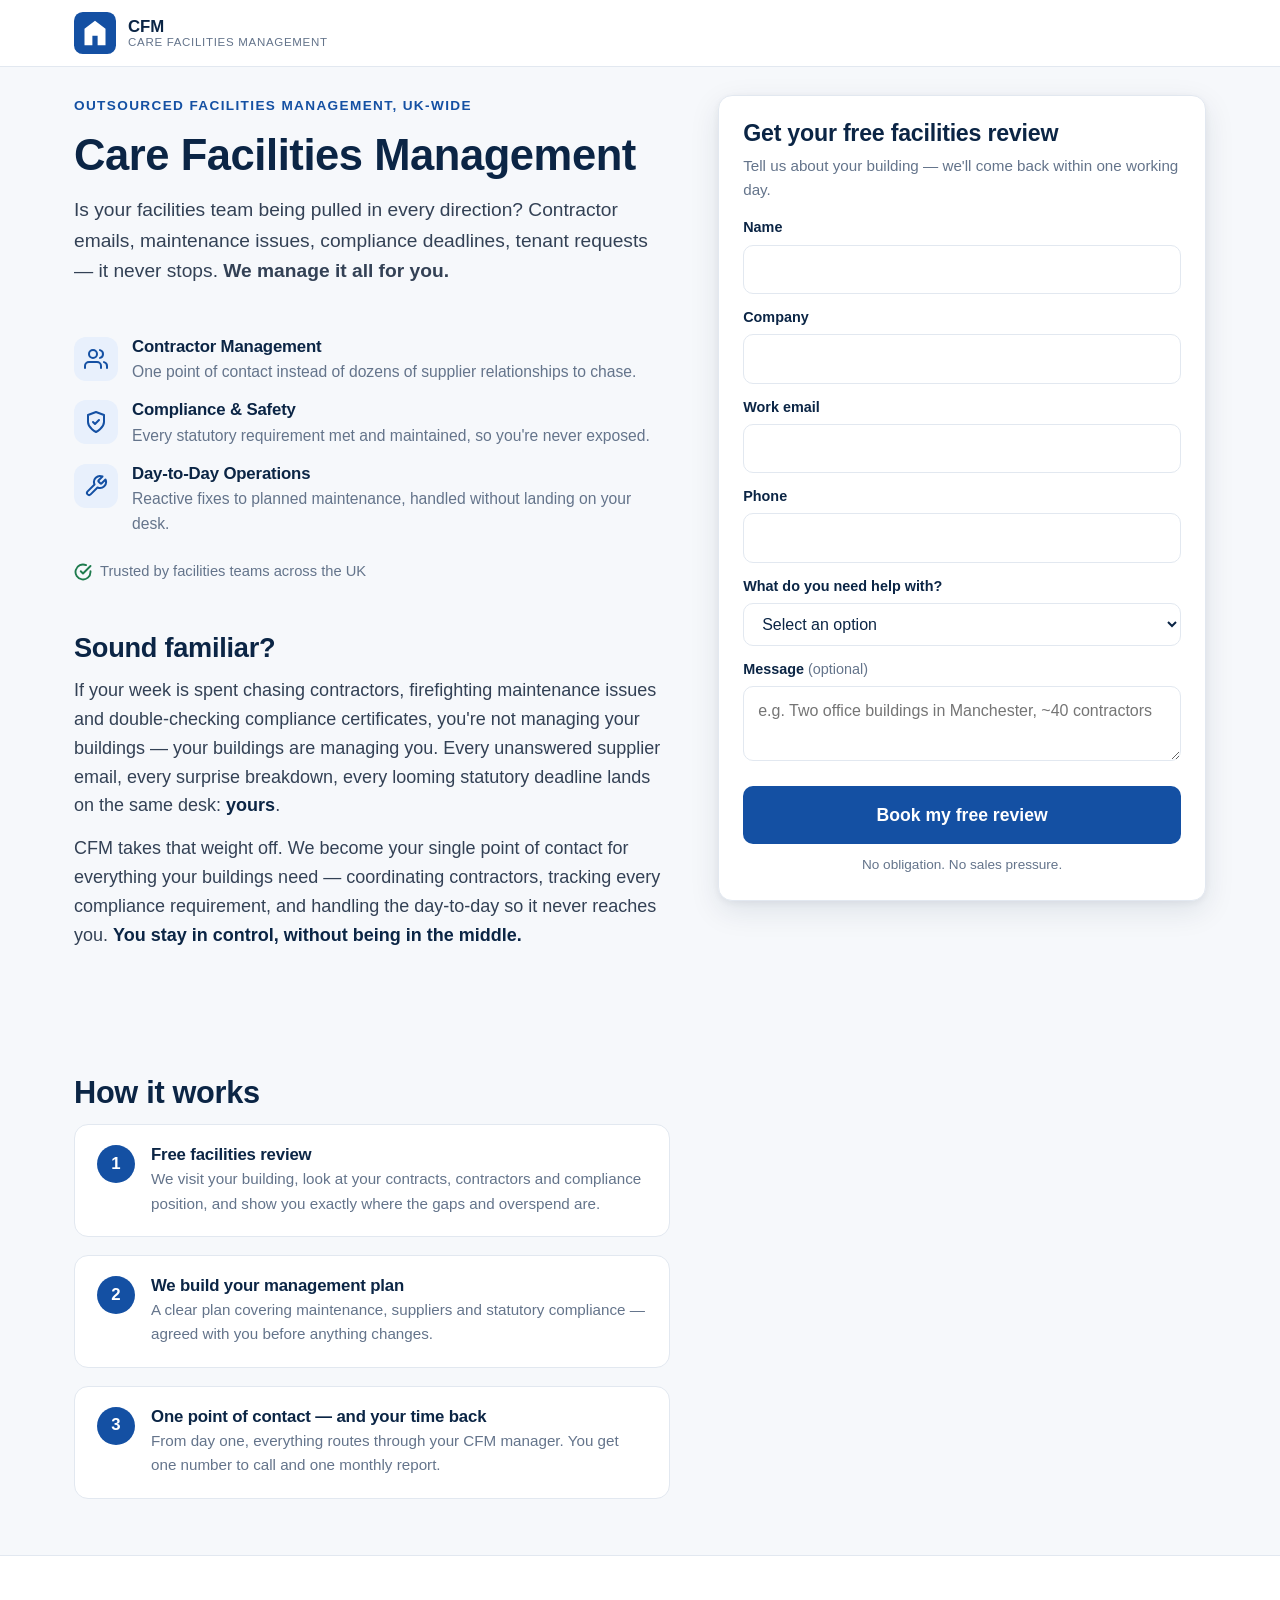
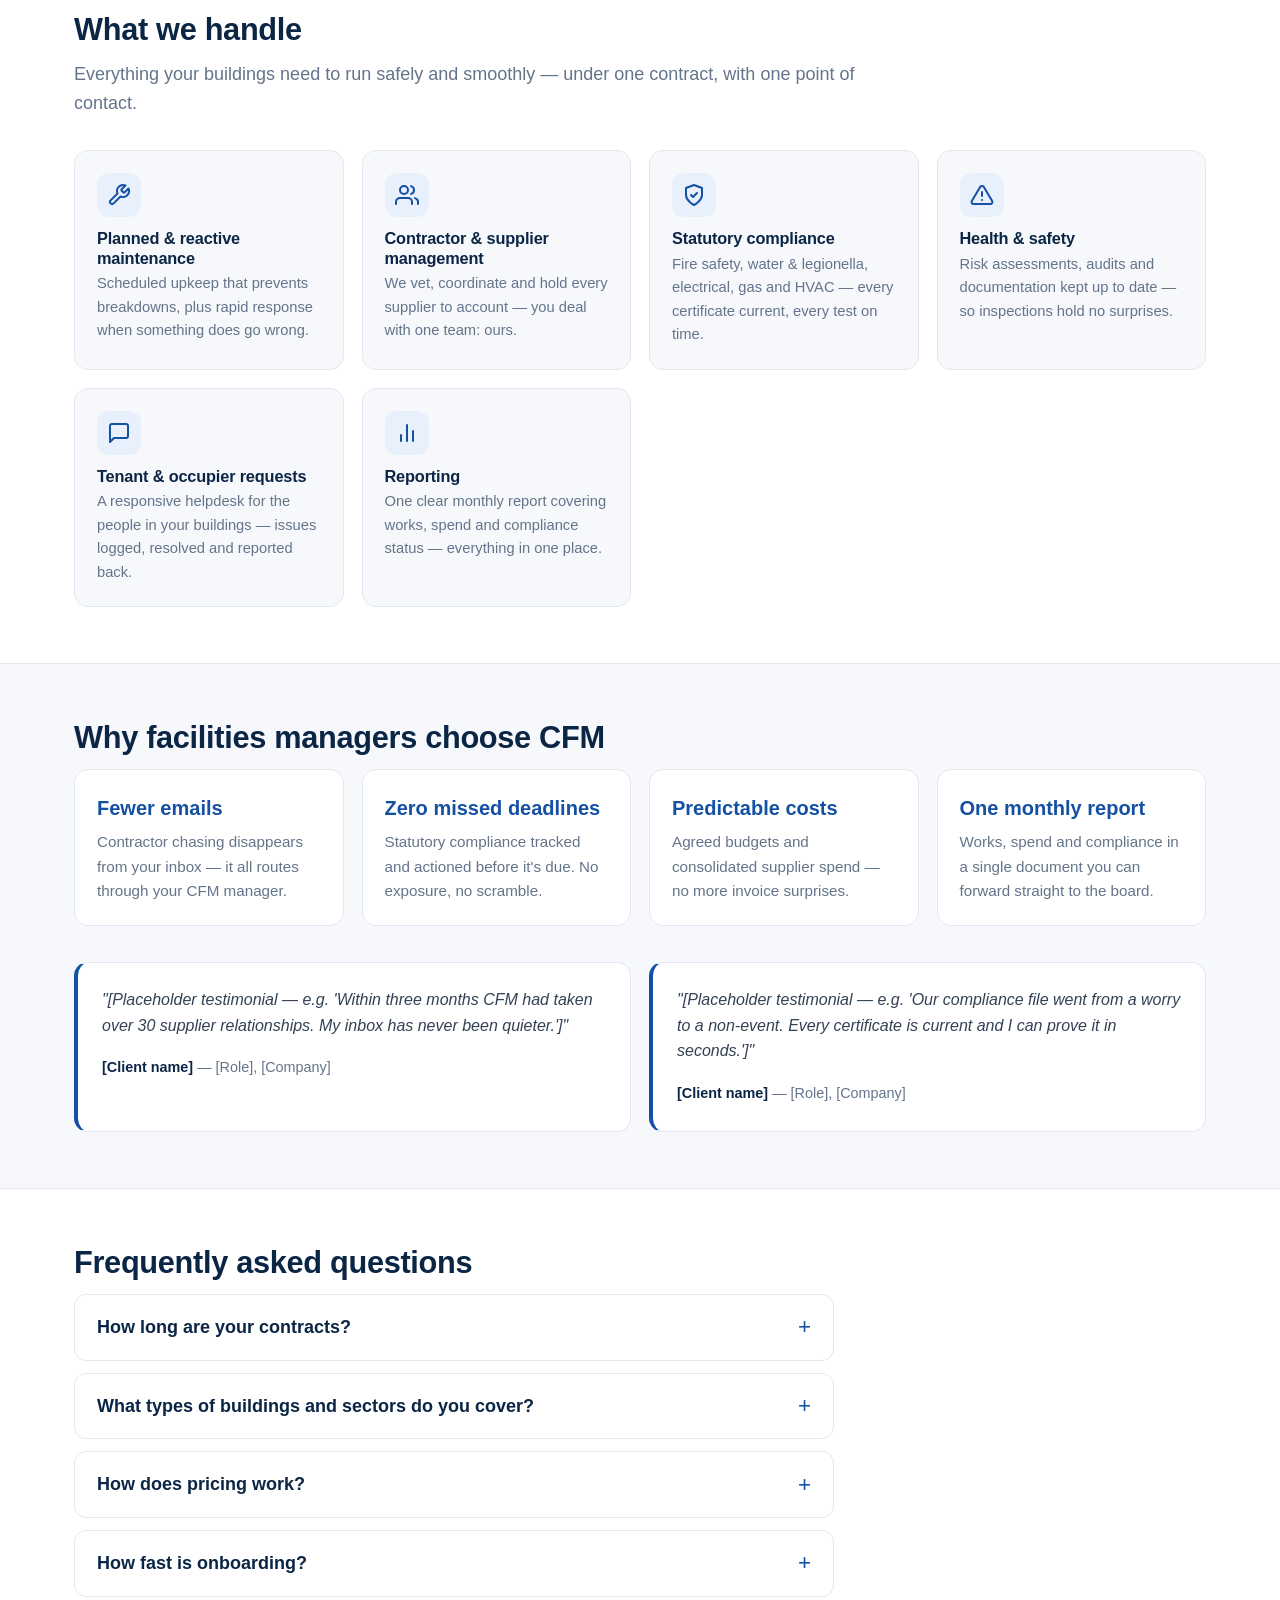
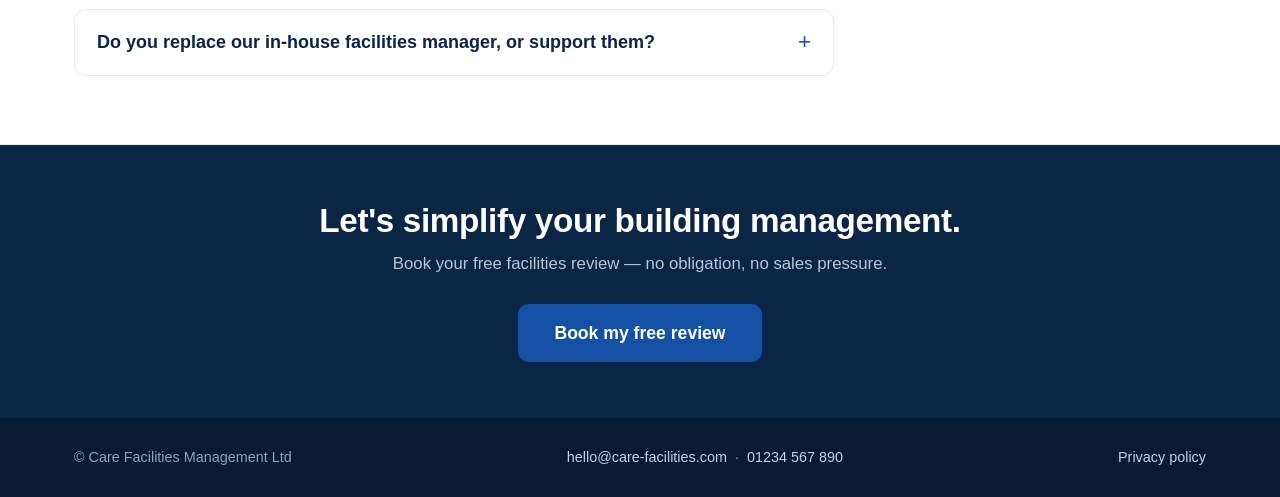
==== index.html @ be572e0a "Add CFM lead-generation landing page Single self-contained index.html (inline CSS + vanilla JS) for " ====
<!DOCTYPE html>
<html lang="en-GB">
<head>
<meta charset="UTF-8">
<meta name="viewport" content="width=device-width, initial-scale=1.0">
<title>Care Facilities Management — Outsourced Facilities Management for UK Buildings</title>
<meta name="description" content="Is your facilities team being pulled in every direction? CFM manages contractors, compliance and day-to-day operations for you. Book your free facilities review.">
<meta name="robots" content="noindex, follow"><!-- Landing page for paid traffic — remove noindex if you want it indexed -->
<meta property="og:title" content="Care Facilities Management — We manage it all for you">
<meta property="og:description" content="Contractor emails, maintenance issues, compliance deadlines, tenant requests — it never stops. CFM manages it all for you. Book your free facilities review.">
<meta property="og:type" content="website">
<meta property="og:url" content="https://care-facilities.com/contact.html">
<meta name="theme-color" content="#0B2545">
<script>document.documentElement.classList.add('js')</script>
<style>
/* ============================================================
   CFM Landing Page — single-file, no frameworks, no build step
   ============================================================ */
:root{
  --accent:#1450A3;          /* CFM deep blue — swap for exact logo blue */
  --accent-dark:#0E3D7E;
  --navy:#0B2545;            /* headings */
  --ink:#334155;             /* body text */
  --muted:#64748B;
  --bg:#F6F8FB;
  --card:#FFFFFF;
  --border:#E2E8F0;
  --error:#C0392B;
  --success:#1E7B4D;
  --radius:14px;
  --shadow:0 10px 30px rgba(11,37,69,.10), 0 2px 8px rgba(11,37,69,.06);
}
*{margin:0;padding:0;box-sizing:border-box}
html{scroll-behavior:smooth}
@media (prefers-reduced-motion: reduce){
  html{scroll-behavior:auto}
  *,*::before,*::after{animation:none!important;transition:none!important}
}
body{
  font-family:-apple-system,BlinkMacSystemFont,"Segoe UI",Roboto,Helvetica,Arial,sans-serif,"Apple Color Emoji","Segoe UI Emoji";
  font-size:18px;line-height:1.6;color:var(--ink);background:var(--bg);
  -webkit-font-smoothing:antialiased;
}
h1,h2,h3{color:var(--navy);line-height:1.2;letter-spacing:-.01em}
a{color:var(--accent)}
img{max-width:100%;height:auto}
.container{max-width:1180px;margin:0 auto;padding:0 24px}

/* Focus visibility */
a:focus-visible,button:focus-visible,input:focus-visible,select:focus-visible,textarea:focus-visible,summary:focus-visible{
  outline:3px solid var(--accent);outline-offset:2px;border-radius:4px;
}

/* ---------- Header (logo only, no nav, no exit points) ---------- */
header{background:#fff;border-bottom:1px solid var(--border)}
.header-inner{display:flex;align-items:center;padding:12px 24px;max-width:1180px;margin:0 auto}
.logo{display:flex;align-items:center;gap:12px}
.logo-mark{width:42px;height:42px;flex:none}
.logo-text{font-weight:700;color:var(--navy);font-size:1.05rem;line-height:1.15}
.logo-text small{display:block;font-weight:500;color:var(--muted);font-size:.72rem;letter-spacing:.06em;text-transform:uppercase}

/* ---------- Hero / split layout ---------- */
.split{
  display:grid;gap:24px 48px;align-items:start;
  max-width:1180px;margin:0 auto;padding:28px 24px 56px;
  grid-template-columns:minmax(0,55fr) minmax(0,45fr);
  grid-template-areas:
    "intro    form"
    "benefits form"
    "below    form";
}
.hero-intro{grid-area:intro}
.hero-benefits{grid-area:benefits}
.below-hero{grid-area:below;padding-top:24px}
.form-col{grid-area:form;align-self:stretch}
.form-sticky{position:sticky;top:20px}

.eyebrow{color:var(--accent);font-weight:700;font-size:.85rem;letter-spacing:.1em;text-transform:uppercase;margin-bottom:12px}
.hero-intro h1{font-size:clamp(2rem,3.4vw,2.9rem);margin-bottom:14px}
.subhead{font-size:clamp(1.05rem,1.5vw,1.2rem);color:var(--ink);max-width:34em}

.benefits{list-style:none;margin-top:26px;display:grid;gap:16px}
.benefits li{display:flex;gap:14px;align-items:flex-start}
.benefit-icon{
  flex:none;width:44px;height:44px;border-radius:12px;
  background:#E8F0FC;color:var(--accent);
  display:flex;align-items:center;justify-content:center;
}
.benefit-icon svg{width:24px;height:24px}
.benefits h3{font-size:1.05rem;margin-bottom:2px}
.benefits p{font-size:.98rem;color:var(--muted)}
.trust-line{
  margin-top:24px;font-size:.92rem;color:var(--muted);
  display:flex;align-items:center;gap:8px;
}
.trust-line svg{width:18px;height:18px;color:var(--success);flex:none}

/* ---------- Form card ---------- */
.form-card{
  background:var(--card);border-radius:var(--radius);box-shadow:var(--shadow);
  padding:24px;border:1px solid var(--border);
}
.form-card h2{font-size:1.45rem;margin-bottom:6px}
.form-sub{font-size:.95rem;color:var(--muted);margin-bottom:14px}
.field{margin-bottom:12px}
.field label{display:block;font-weight:600;font-size:.9rem;color:var(--navy);margin-bottom:5px}
.field .optional{font-weight:400;color:var(--muted)}
.field input,.field select,.field textarea{
  width:100%;font:inherit;font-size:1rem;color:var(--navy);
  padding:11px 14px;border:1.5px solid var(--border);border-radius:10px;background:#fff;
}
.field textarea{resize:vertical;min-height:64px}
.field input:focus,.field select:focus,.field textarea:focus{border-color:var(--accent)}
.field.invalid input,.field.invalid select{border-color:var(--error)}
.error-msg{display:none;color:var(--error);font-size:.85rem;margin-top:4px}
.field.invalid .error-msg{display:block}
.submit-btn{
  width:100%;font:inherit;font-size:1.1rem;font-weight:700;color:#fff;
  background:var(--accent);border:none;border-radius:10px;padding:15px 20px;
  cursor:pointer;margin-top:4px;transition:background .15s ease;
}
.submit-btn:hover{background:var(--accent-dark)}
.submit-btn[disabled]{opacity:.65;cursor:wait}
.microcopy{text-align:center;font-size:.85rem;color:var(--muted);margin-top:10px}
.form-error{
  display:none;background:#FDF0EE;border:1px solid #F2C4BD;color:var(--error);
  border-radius:10px;padding:12px 14px;font-size:.9rem;margin-top:12px;
}
.form-error.show{display:block}
.form-success{text-align:center;padding:26px 6px}
.form-success svg{width:56px;height:56px;color:var(--success);margin-bottom:14px}
.form-success h2{font-size:1.4rem;margin-bottom:8px}
.form-success p{color:var(--muted);font-size:.98rem}

/* ---------- Below-hero sections ---------- */
section{padding:56px 0}
.section-title{font-size:clamp(1.5rem,2.4vw,2rem);margin-bottom:12px}
.section-lead{color:var(--muted);max-width:44em;margin-bottom:32px}

.pain h2{font-size:clamp(1.4rem,2.2vw,1.7rem);margin-bottom:12px}
.pain p{margin-bottom:14px;max-width:38em}
.pain strong{color:var(--navy)}

.steps{list-style:none;display:grid;gap:18px;counter-reset:step}
.steps li{
  background:#fff;border:1px solid var(--border);border-radius:var(--radius);
  padding:20px 22px;display:flex;gap:16px;align-items:flex-start;
}
.step-num{
  flex:none;width:38px;height:38px;border-radius:50%;
  background:var(--accent);color:#fff;font-weight:700;font-size:1.05rem;
  display:flex;align-items:center;justify-content:center;
}
.steps h3{font-size:1.05rem;margin-bottom:2px}
.steps p{font-size:.95rem;color:var(--muted)}

/* Services grid */
.services{background:#fff;border-top:1px solid var(--border);border-bottom:1px solid var(--border)}
.services-grid{display:grid;grid-template-columns:repeat(auto-fit,minmax(240px,1fr));gap:18px}
.service{
  background:var(--bg);border:1px solid var(--border);border-radius:var(--radius);padding:22px;
}
.service .benefit-icon{margin-bottom:12px}
.service h3{font-size:1.02rem;margin-bottom:4px}
.service p{font-size:.92rem;color:var(--muted)}

/* Proof points / testimonials */
.proof-grid{display:grid;grid-template-columns:repeat(auto-fit,minmax(230px,1fr));gap:18px;margin-bottom:36px}
.proof{
  background:#fff;border:1px solid var(--border);border-radius:var(--radius);padding:22px;
}
.proof .stat{font-size:1.25rem;font-weight:800;color:var(--accent);display:block;margin-bottom:6px}
.proof p{font-size:.95rem;color:var(--muted)}
.testimonials{display:grid;grid-template-columns:repeat(auto-fit,minmax(280px,1fr));gap:18px}
.testimonial{
  background:#fff;border:1px solid var(--border);border-left:4px solid var(--accent);
  border-radius:var(--radius);padding:24px;
}
.testimonial blockquote{font-size:1rem;color:var(--ink);margin-bottom:14px;font-style:italic}
.testimonial cite{font-style:normal;font-size:.9rem;color:var(--muted)}
.testimonial cite strong{color:var(--navy)}

/* FAQ */
.faq-list{max-width:760px}
.faq-list details{
  background:#fff;border:1px solid var(--border);border-radius:12px;margin-bottom:12px;
  overflow:hidden;
}
.faq-list summary{
  cursor:pointer;list-style:none;padding:18px 22px;font-weight:600;color:var(--navy);
  display:flex;justify-content:space-between;align-items:center;gap:14px;
}
.faq-list summary::-webkit-details-marker{display:none}
.faq-list summary::after{
  content:"+";font-size:1.4rem;font-weight:400;color:var(--accent);flex:none;line-height:1;
  transition:transform .2s ease;
}
.faq-list details[open] summary::after{transform:rotate(45deg)}
.faq-list details p{padding:0 22px 18px;color:var(--muted);font-size:.97rem}

/* Final CTA band */
.cta-band{background:var(--navy);text-align:center}
.cta-band h2{color:#fff;font-size:clamp(1.5rem,2.6vw,2.1rem);margin-bottom:10px}
.cta-band p{color:#B9C6DA;margin-bottom:26px;font-size:1.05rem}
.cta-btn{
  display:inline-block;background:var(--accent);color:#fff;text-decoration:none;
  font-weight:700;font-size:1.1rem;padding:15px 36px;border-radius:10px;
  transition:background .15s ease;
}
.cta-btn:hover{background:#1B62C4}

/* Footer */
footer{background:#081B33;color:#8FA3BE;font-size:.9rem;padding:28px 0}
.footer-inner{display:flex;flex-wrap:wrap;gap:10px 28px;justify-content:space-between;align-items:center}
footer a{color:#C4D2E6;text-decoration:none}
footer a:hover{text-decoration:underline}

/* Sticky mobile CTA bar */
.sticky-cta{
  display:none;position:fixed;left:0;right:0;bottom:0;z-index:50;
  padding:10px 16px calc(10px + env(safe-area-inset-bottom));
  background:rgba(255,255,255,.96);border-top:1px solid var(--border);
  box-shadow:0 -6px 20px rgba(11,37,69,.12);
  transform:translateY(110%);transition:transform .25s ease;
}
.sticky-cta.show{transform:translateY(0)}
.sticky-cta a{
  display:block;text-align:center;background:var(--accent);color:#fff;text-decoration:none;
  font-weight:700;font-size:1.05rem;padding:14px;border-radius:10px;
}

/* Scroll-in animation (class toggled by IntersectionObserver; disabled by reduced-motion above).
   Hidden initial state only applies when JS is running (.js on <html>) — no-JS visitors see everything. */
.js .reveal{opacity:0;transform:translateY(16px);transition:opacity .55s ease,transform .55s ease}
.js .reveal.visible{opacity:1;transform:none}

/* ---------- Mobile ---------- */
@media (max-width: 900px){
  .split{
    grid-template-columns:1fr;
    grid-template-areas:"intro" "form" "benefits" "below";
    padding-top:28px;gap:26px;
  }
  .form-sticky{position:static}
  .hero-intro h1{font-size:2rem}
  section{padding:44px 0}
  .sticky-cta{display:block}
  body.has-sticky-cta footer{padding-bottom:96px}
}
</style>
</head>
<body>

<header>
  <div class="header-inner">
    <!-- Logo: top-left only, deliberately NOT a link (no exit points on this landing page) -->
    <div class="logo">
      <svg class="logo-mark" viewBox="0 0 48 48" fill="none" aria-hidden="true" focusable="false">
        <rect width="48" height="48" rx="10" fill="#1450A3"/>
        <path d="M24 10 12 19v19h9v-11h6v11h9V19L24 10z" fill="#fff"/>
      </svg>
      <span class="logo-text">CFM<small>Care Facilities Management</small></span>
    </div>
  </div>
</header>

<main>
  <div class="split">

    <div class="hero-intro">
      <p class="eyebrow">Outsourced facilities management, UK-wide</p>
      <h1>Care Facilities Management</h1>
      <p class="subhead">Is your facilities team being pulled in every direction? Contractor emails, maintenance issues, compliance deadlines, tenant requests — it never stops. <strong>We manage it all for you.</strong></p>
    </div>

    <div class="hero-benefits">
      <ul class="benefits">
        <li>
          <span class="benefit-icon" aria-hidden="true">
            <svg viewBox="0 0 24 24" fill="none" stroke="currentColor" stroke-width="2" stroke-linecap="round" stroke-linejoin="round"><path d="M17 21v-2a4 4 0 0 0-4-4H5a4 4 0 0 0-4 4v2"/><circle cx="9" cy="7" r="4"/><path d="M23 21v-2a4 4 0 0 0-3-3.87"/><path d="M16 3.13a4 4 0 0 1 0 7.75"/></svg>
          </span>
          <div>
            <h3>Contractor Management</h3>
            <p>One point of contact instead of dozens of supplier relationships to chase.</p>
          </div>
        </li>
        <li>
          <span class="benefit-icon" aria-hidden="true">
            <svg viewBox="0 0 24 24" fill="none" stroke="currentColor" stroke-width="2" stroke-linecap="round" stroke-linejoin="round"><path d="M12 22s8-4 8-10V5l-8-3-8 3v7c0 6 8 10 8 10z"/><path d="m9 12 2 2 4-4"/></svg>
          </span>
          <div>
            <h3>Compliance &amp; Safety</h3>
            <p>Every statutory requirement met and maintained, so you're never exposed.</p>
          </div>
        </li>
        <li>
          <span class="benefit-icon" aria-hidden="true">
            <svg viewBox="0 0 24 24" fill="none" stroke="currentColor" stroke-width="2" stroke-linecap="round" stroke-linejoin="round"><path d="M14.7 6.3a1 1 0 0 0 0 1.4l1.6 1.6a1 1 0 0 0 1.4 0l3.77-3.77a6 6 0 0 1-7.94 7.94l-6.91 6.91a2.12 2.12 0 0 1-3-3l6.91-6.91a6 6 0 0 1 7.94-7.94l-3.76 3.76z"/></svg>
          </span>
          <div>
            <h3>Day-to-Day Operations</h3>
            <p>Reactive fixes to planned maintenance, handled without landing on your desk.</p>
          </div>
        </li>
      </ul>
      <p class="trust-line">
        <svg viewBox="0 0 24 24" fill="none" stroke="currentColor" stroke-width="2.5" stroke-linecap="round" stroke-linejoin="round" aria-hidden="true"><path d="M22 11.08V12a10 10 0 1 1-5.93-9.14"/><path d="m9 11 3 3L22 4"/></svg>
        Trusted by facilities teams across the UK
      </p>
    </div>

    <!-- ============ FORM ============ -->
    <div class="form-col">
      <div class="form-sticky">
        <div class="form-card" id="lead-form-card">
          <form id="lead-form" novalidate>
            <h2 id="form-heading">Get your free facilities review</h2>
            <p class="form-sub">Tell us about your building — we'll come back within one working day.</p>

            <div class="field">
              <label for="name">Name</label>
              <input type="text" id="name" name="name" autocomplete="name" required>
              <p class="error-msg" id="name-error">Please enter your name.</p>
            </div>

            <div class="field">
              <label for="company">Company</label>
              <input type="text" id="company" name="company" autocomplete="organization" required>
              <p class="error-msg" id="company-error">Please enter your company name.</p>
            </div>

            <div class="field">
              <label for="email">Work email</label>
              <input type="email" id="email" name="email" autocomplete="email" inputmode="email" required>
              <p class="error-msg" id="email-error">Please enter a valid email address.</p>
            </div>

            <div class="field">
              <label for="phone">Phone</label>
              <input type="tel" id="phone" name="phone" autocomplete="tel" inputmode="tel" required>
              <p class="error-msg" id="phone-error">Please enter your phone number.</p>
            </div>

            <div class="field">
              <label for="help">What do you need help with?</label>
              <select id="help" name="help" required>
                <option value="" selected disabled>Select an option</option>
                <option>Contractor management</option>
                <option>Compliance &amp; safety</option>
                <option>Full facilities management</option>
                <option>Something else</option>
              </select>
              <p class="error-msg" id="help-error">Please choose an option.</p>
            </div>

            <div class="field">
              <label for="message">Message <span class="optional">(optional)</span></label>
              <textarea id="message" name="message" rows="2" placeholder="e.g. Two office buildings in Manchester, ~40 contractors"></textarea>
            </div>

            <!-- Hidden attribution fields — populated from URL params by JS below -->
            <input type="hidden" name="utm_source" id="utm_source">
            <input type="hidden" name="utm_medium" id="utm_medium">
            <input type="hidden" name="utm_campaign" id="utm_campaign">
            <input type="hidden" name="li_fat_id" id="li_fat_id">

            <button type="submit" class="submit-btn" id="submit-btn">Book my free review</button>
            <p class="microcopy">No obligation. No sales pressure.</p>
            <p class="form-error" id="form-error" role="alert">Sorry — something went wrong sending your details. Please try again, or email us directly at <a href="mailto:hello@care-facilities.com">hello@care-facilities.com</a>.</p>
          </form>

          <!-- Success state (shown by JS after successful submit) -->
          <div class="form-success" id="form-success" hidden role="status">
            <svg viewBox="0 0 24 24" fill="none" stroke="currentColor" stroke-width="2" stroke-linecap="round" stroke-linejoin="round" aria-hidden="true"><path d="M22 11.08V12a10 10 0 1 1-5.93-9.14"/><path d="m9 11 3 3L22 4"/></svg>
            <h2>Thank you — we've got it.</h2>
            <p>One of our team will come back to you within one working day to arrange your free facilities review.</p>
          </div>
        </div>
      </div>
    </div>

    <!-- ============ Pain → relief + How it works (share the column so the form stays sticky alongside) ============ -->
    <div class="below-hero">

      <section class="pain reveal" style="padding-top:0">
        <h2>Sound familiar?</h2>
        <p>If your week is spent chasing contractors, firefighting maintenance issues and double-checking compliance certificates, you're not managing your buildings — your buildings are managing you. Every unanswered supplier email, every surprise breakdown, every looming statutory deadline lands on the same desk: <strong>yours</strong>.</p>
        <p>CFM takes that weight off. We become your single point of contact for everything your buildings need — coordinating contractors, tracking every compliance requirement, and handling the day-to-day so it never reaches you. <strong>You stay in control, without being in the middle.</strong></p>
      </section>

      <section class="reveal" style="padding-bottom:0">
        <h2 class="section-title">How it works</h2>
        <ol class="steps">
          <li>
            <span class="step-num" aria-hidden="true">1</span>
            <div>
              <h3>Free facilities review</h3>
              <p>We visit your building, look at your contracts, contractors and compliance position, and show you exactly where the gaps and overspend are.</p>
            </div>
          </li>
          <li>
            <span class="step-num" aria-hidden="true">2</span>
            <div>
              <h3>We build your management plan</h3>
              <p>A clear plan covering maintenance, suppliers and statutory compliance — agreed with you before anything changes.</p>
            </div>
          </li>
          <li>
            <span class="step-num" aria-hidden="true">3</span>
            <div>
              <h3>One point of contact — and your time back</h3>
              <p>From day one, everything routes through your CFM manager. You get one number to call and one monthly report.</p>
            </div>
          </li>
        </ol>
      </section>

    </div>
  </div>

  <!-- ============ What we handle ============ -->
  <section class="services">
    <div class="container reveal">
      <h2 class="section-title">What we handle</h2>
      <p class="section-lead">Everything your buildings need to run safely and smoothly — under one contract, with one point of contact.</p>
      <div class="services-grid">
        <div class="service">
          <span class="benefit-icon" aria-hidden="true"><svg viewBox="0 0 24 24" fill="none" stroke="currentColor" stroke-width="2" stroke-linecap="round" stroke-linejoin="round"><path d="M14.7 6.3a1 1 0 0 0 0 1.4l1.6 1.6a1 1 0 0 0 1.4 0l3.77-3.77a6 6 0 0 1-7.94 7.94l-6.91 6.91a2.12 2.12 0 0 1-3-3l6.91-6.91a6 6 0 0 1 7.94-7.94l-3.76 3.76z"/></svg></span>
          <h3>Planned &amp; reactive maintenance</h3>
          <p>Scheduled upkeep that prevents breakdowns, plus rapid response when something does go wrong.</p>
        </div>
        <div class="service">
          <span class="benefit-icon" aria-hidden="true"><svg viewBox="0 0 24 24" fill="none" stroke="currentColor" stroke-width="2" stroke-linecap="round" stroke-linejoin="round"><path d="M17 21v-2a4 4 0 0 0-4-4H5a4 4 0 0 0-4 4v2"/><circle cx="9" cy="7" r="4"/><path d="M23 21v-2a4 4 0 0 0-3-3.87"/><path d="M16 3.13a4 4 0 0 1 0 7.75"/></svg></span>
          <h3>Contractor &amp; supplier management</h3>
          <p>We vet, coordinate and hold every supplier to account — you deal with one team: ours.</p>
        </div>
        <div class="service">
          <span class="benefit-icon" aria-hidden="true"><svg viewBox="0 0 24 24" fill="none" stroke="currentColor" stroke-width="2" stroke-linecap="round" stroke-linejoin="round"><path d="M12 22s8-4 8-10V5l-8-3-8 3v7c0 6 8 10 8 10z"/><path d="m9 12 2 2 4-4"/></svg></span>
          <h3>Statutory compliance</h3>
          <p>Fire safety, water &amp; legionella, electrical, gas and HVAC — every certificate current, every test on time.</p>
        </div>
        <div class="service">
          <span class="benefit-icon" aria-hidden="true"><svg viewBox="0 0 24 24" fill="none" stroke="currentColor" stroke-width="2" stroke-linecap="round" stroke-linejoin="round"><path d="M10.29 3.86 1.82 18a2 2 0 0 0 1.71 3h16.94a2 2 0 0 0 1.71-3L13.71 3.86a2 2 0 0 0-3.42 0z"/><line x1="12" y1="9" x2="12" y2="13"/><line x1="12" y1="17" x2="12.01" y2="17"/></svg></span>
          <h3>Health &amp; safety</h3>
          <p>Risk assessments, audits and documentation kept up to date — so inspections hold no surprises.</p>
        </div>
        <div class="service">
          <span class="benefit-icon" aria-hidden="true"><svg viewBox="0 0 24 24" fill="none" stroke="currentColor" stroke-width="2" stroke-linecap="round" stroke-linejoin="round"><path d="M21 15a2 2 0 0 1-2 2H7l-4 4V5a2 2 0 0 1 2-2h14a2 2 0 0 1 2 2z"/></svg></span>
          <h3>Tenant &amp; occupier requests</h3>
          <p>A responsive helpdesk for the people in your buildings — issues logged, resolved and reported back.</p>
        </div>
        <div class="service">
          <span class="benefit-icon" aria-hidden="true"><svg viewBox="0 0 24 24" fill="none" stroke="currentColor" stroke-width="2" stroke-linecap="round" stroke-linejoin="round"><line x1="18" y1="20" x2="18" y2="10"/><line x1="12" y1="20" x2="12" y2="4"/><line x1="6" y1="20" x2="6" y2="14"/></svg></span>
          <h3>Reporting</h3>
          <p>One clear monthly report covering works, spend and compliance status — everything in one place.</p>
        </div>
      </div>
    </div>
  </section>

  <!-- ============ Why FMs choose CFM ============ -->
  <section>
    <div class="container reveal">
      <h2 class="section-title">Why facilities managers choose CFM</h2>
      <div class="proof-grid">
        <div class="proof"><span class="stat">Fewer emails</span><p>Contractor chasing disappears from your inbox — it all routes through your CFM manager.</p></div>
        <div class="proof"><span class="stat">Zero missed deadlines</span><p>Statutory compliance tracked and actioned before it's due. No exposure, no scramble.</p></div>
        <div class="proof"><span class="stat">Predictable costs</span><p>Agreed budgets and consolidated supplier spend — no more invoice surprises.</p></div>
        <div class="proof"><span class="stat">One monthly report</span><p>Works, spend and compliance in a single document you can forward straight to the board.</p></div>
      </div>
      <div class="testimonials">
        <!-- PLACEHOLDER TESTIMONIAL — replace quote, name, role and company with a real client reference -->
        <figure class="testimonial">
          <blockquote>"[Placeholder testimonial — e.g. 'Within three months CFM had taken over 30 supplier relationships. My inbox has never been quieter.']"</blockquote>
          <cite><strong>[Client name]</strong> — [Role], [Company]</cite>
        </figure>
        <!-- PLACEHOLDER TESTIMONIAL — replace quote, name, role and company with a real client reference -->
        <figure class="testimonial">
          <blockquote>"[Placeholder testimonial — e.g. 'Our compliance file went from a worry to a non-event. Every certificate is current and I can prove it in seconds.']"</blockquote>
          <cite><strong>[Client name]</strong> — [Role], [Company]</cite>
        </figure>
      </div>
    </div>
  </section>

  <!-- ============ FAQ ============ -->
  <section class="services">
    <div class="container reveal">
      <h2 class="section-title">Frequently asked questions</h2>
      <div class="faq-list">
        <details>
          <summary>How long are your contracts?</summary>
          <p>We work on flexible terms agreed around your needs — typically an initial 12-month agreement with a straightforward notice period. We'd rather keep your business by performing than by locking you in.</p>
        </details>
        <details>
          <summary>What types of buildings and sectors do you cover?</summary>
          <p>Offices, care and healthcare settings, mixed-use commercial and multi-site portfolios across the UK. If you're not sure whether your building fits, ask in the form — the review is free either way.</p>
        </details>
        <details>
          <summary>How does pricing work?</summary>
          <p>After your free facilities review, we quote a fixed monthly management fee based on your buildings and scope. Contractor and works costs are passed through transparently — you see every invoice, with no hidden mark-ups.</p>
        </details>
        <details>
          <summary>How fast is onboarding?</summary>
          <p>Most clients are fully onboarded within 4–6 weeks of the review. We take over supplier relationships and compliance records in stages so nothing gets dropped during handover.</p>
        </details>
        <details>
          <summary>Do you replace our in-house facilities manager, or support them?</summary>
          <p>Either. Many clients keep an in-house FM who uses us as their delivery arm — we handle the chasing, compliance and contractors so they can focus on strategy. Others outsource the function entirely. The review will show you which model fits.</p>
        </details>
      </div>
    </div>
  </section>

  <!-- ============ Final CTA ============ -->
  <section class="cta-band">
    <div class="container reveal">
      <h2>Let's simplify your building management.</h2>
      <p>Book your free facilities review — no obligation, no sales pressure.</p>
      <a class="cta-btn" href="#lead-form-card">Book my free review</a>
    </div>
  </section>
</main>

<footer>
  <div class="container footer-inner">
    <span>© Care Facilities Management Ltd</span>
    <span><a href="mailto:hello@care-facilities.com">hello@care-facilities.com</a> &nbsp;·&nbsp; <a href="tel:+441234567890">01234 567 890</a></span>
    <!-- Replace # with the real privacy policy URL -->
    <a href="#">Privacy policy</a>
  </div>
</footer>

<!-- Sticky mobile CTA bar — appears once the user scrolls past the form -->
<div class="sticky-cta" id="sticky-cta" aria-hidden="true">
  <a href="#lead-form-card">Book my free review</a>
</div>

<script>
(function () {
  'use strict';

  /* ---------- 1. Capture ad attribution from the URL into hidden fields ---------- */
  var params = new URLSearchParams(window.location.search);
  ['utm_source', 'utm_medium', 'utm_campaign', 'li_fat_id'].forEach(function (key) {
    var el = document.getElementById(key);
    if (el) el.value = params.get(key) || '';
  });

  /* ---------- 2. Form validation + submit ---------- */
  var form = document.getElementById('lead-form');
  var successEl = document.getElementById('form-success');
  var formError = document.getElementById('form-error');
  var submitBtn = document.getElementById('submit-btn');

  var validators = {
    name:    function (v) { return v.trim().length > 0; },
    company: function (v) { return v.trim().length > 0; },
    email:   function (v) { return /^[^\s@]+@[^\s@]+\.[^\s@]+$/.test(v.trim()); },
    phone:   function (v) { return v.replace(/[^0-9+]/g, '').length >= 7; },
    help:    function (v) { return v !== ''; }
  };

  function validateField(id) {
    var input = document.getElementById(id);
    var ok = validators[id](input.value);
    input.closest('.field').classList.toggle('invalid', !ok);
    input.setAttribute('aria-invalid', ok ? 'false' : 'true');
    if (!ok) input.setAttribute('aria-describedby', id + '-error');
    return ok;
  }

  // Inline validation: check each field when the user leaves it
  Object.keys(validators).forEach(function (id) {
    var input = document.getElementById(id);
    input.addEventListener('blur', function () { validateField(id); });
    input.addEventListener('input', function () {
      if (input.closest('.field').classList.contains('invalid')) validateField(id);
    });
  });

  form.addEventListener('submit', function (e) {
    e.preventDefault();
    formError.classList.remove('show');

    var allValid = Object.keys(validators)
      .map(validateField)
      .every(Boolean);

    if (!allValid) {
      var firstInvalid = form.querySelector('.field.invalid input, .field.invalid select');
      if (firstInvalid) firstInvalid.focus();
      return;
    }

    var data = {};
    new FormData(form).forEach(function (value, key) { data[key] = value; });

    submitBtn.disabled = true;
    submitBtn.textContent = 'Sending…';

    /* ============================================================
       LEAD ENDPOINT — swap this URL for your real destination:
         • Formspree:  fetch('https://formspree.io/f/YOUR_FORM_ID', …)
         • HubSpot:    POST to your HubSpot Forms API URL
         • Own CRM:    point at your CRM's lead-capture endpoint
       The payload is a flat JSON object containing every form field
       plus utm_source / utm_medium / utm_campaign / li_fat_id.
       ============================================================ */
    fetch('/api/lead', {
      method: 'POST',
      headers: { 'Content-Type': 'application/json' },
      body: JSON.stringify(data)
    })
      .then(function (res) {
        if (!res.ok) throw new Error('Bad response: ' + res.status);
        // Success: replace the form with the thank-you message
        form.hidden = true;
        successEl.hidden = false;
        hideStickyCta();
        successEl.focus && successEl.setAttribute('tabindex', '-1');
        successEl.focus();
      })
      .catch(function (err) {
        console.error('Lead submit failed:', err);
        formError.classList.add('show');
        submitBtn.disabled = false;
        submitBtn.textContent = 'Book my free review';
      });
  });

  /* ---------- 3. Sticky mobile CTA — show after scrolling past the form ---------- */
  var stickyCta = document.getElementById('sticky-cta');
  var formCard = document.getElementById('lead-form-card');
  var formSubmitted = false;

  function hideStickyCta() {
    formSubmitted = true;
    stickyCta.classList.remove('show');
  }

  if ('IntersectionObserver' in window) {
    var ctaObserver = new IntersectionObserver(function (entries) {
      var entry = entries[0];
      // Show the bar only when the form has scrolled up out of view
      var passed = !entry.isIntersecting && entry.boundingClientRect.top < 0;
      var show = passed && !formSubmitted;
      stickyCta.classList.toggle('show', show);
      stickyCta.setAttribute('aria-hidden', show ? 'false' : 'true');
      document.body.classList.toggle('has-sticky-cta', show);
    }, { threshold: 0 });
    ctaObserver.observe(formCard);
  }

  /* ---------- 4. Scroll-in reveal animations (skipped for reduced motion) ---------- */
  var reduceMotion = window.matchMedia('(prefers-reduced-motion: reduce)').matches;
  var reveals = document.querySelectorAll('.reveal');
  if (reduceMotion || !('IntersectionObserver' in window)) {
    reveals.forEach(function (el) { el.classList.add('visible'); });
  } else {
    var revealObserver = new IntersectionObserver(function (entries) {
      entries.forEach(function (entry) {
        if (entry.isIntersecting) {
          entry.target.classList.add('visible');
          revealObserver.unobserve(entry.target);
        }
      });
    }, { threshold: 0.12 });
    reveals.forEach(function (el) { revealObserver.observe(el); });
  }
})();
</script>
</body>
</html>
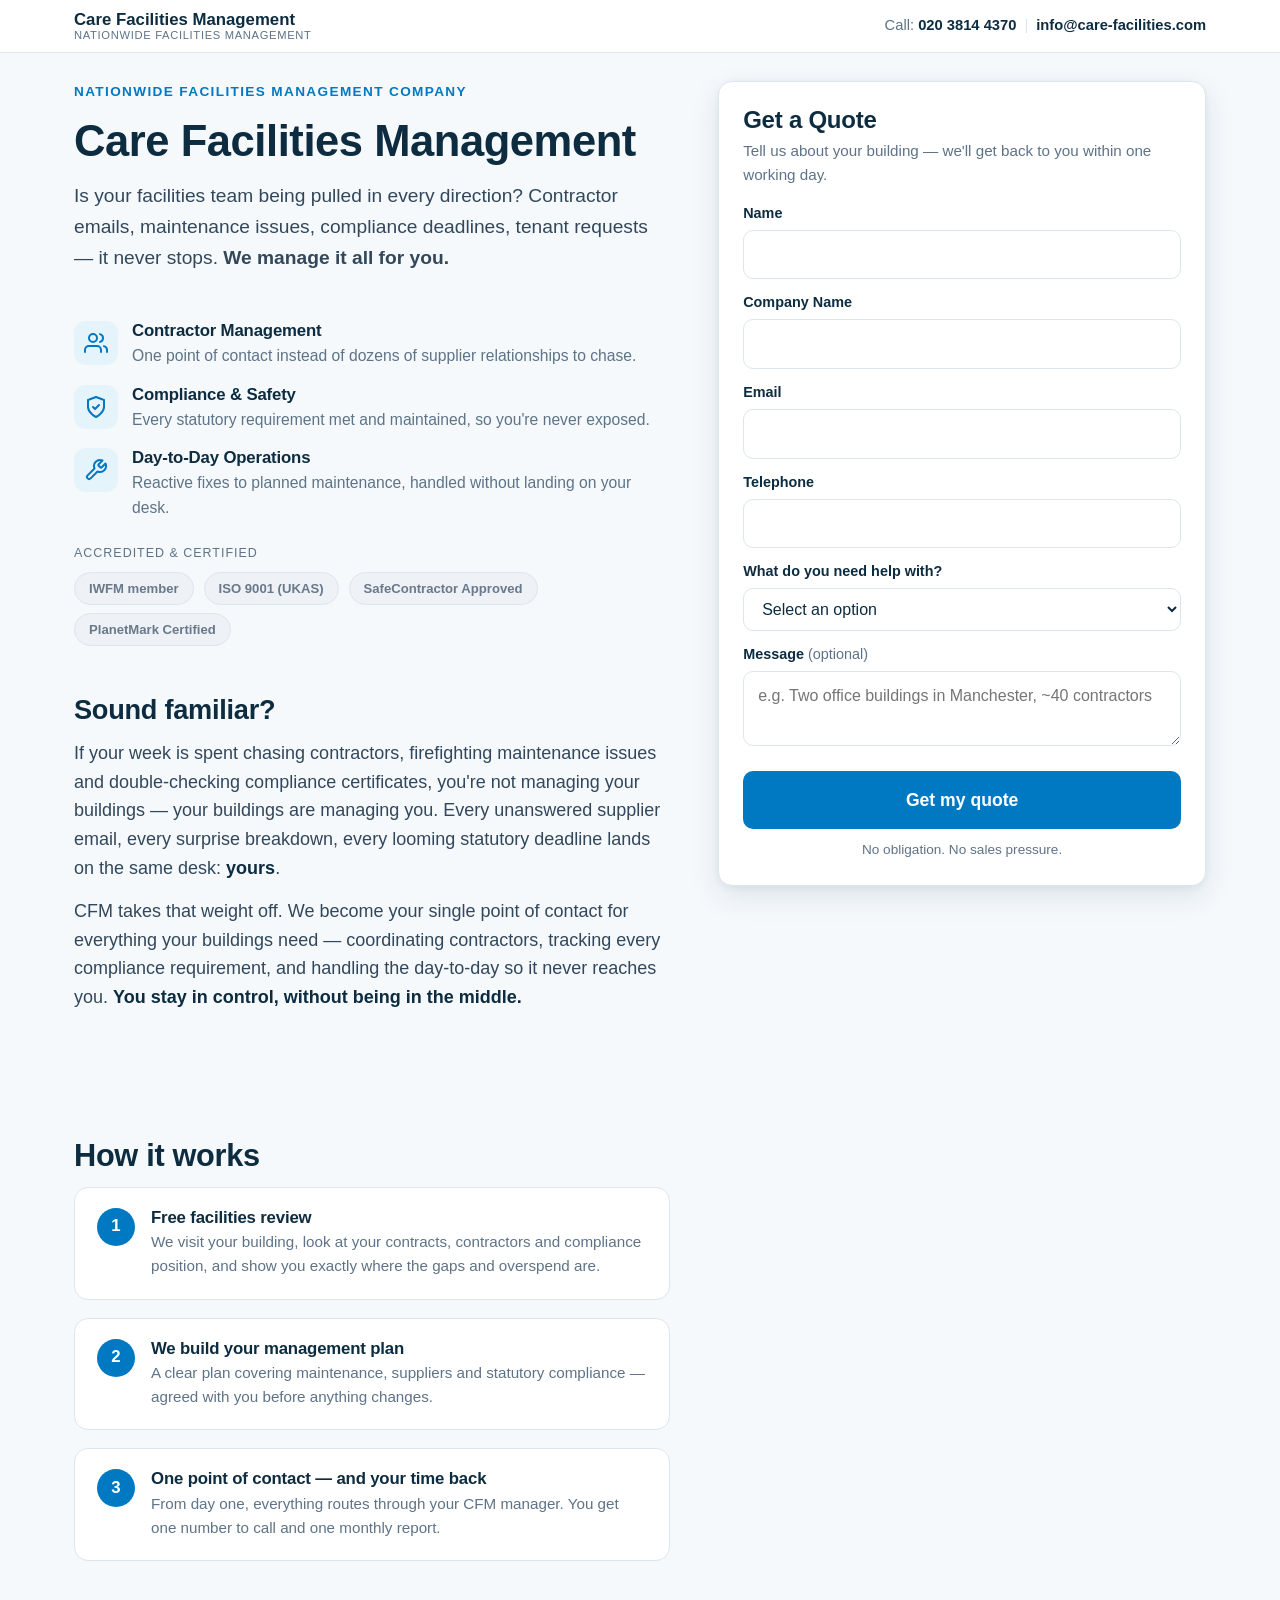
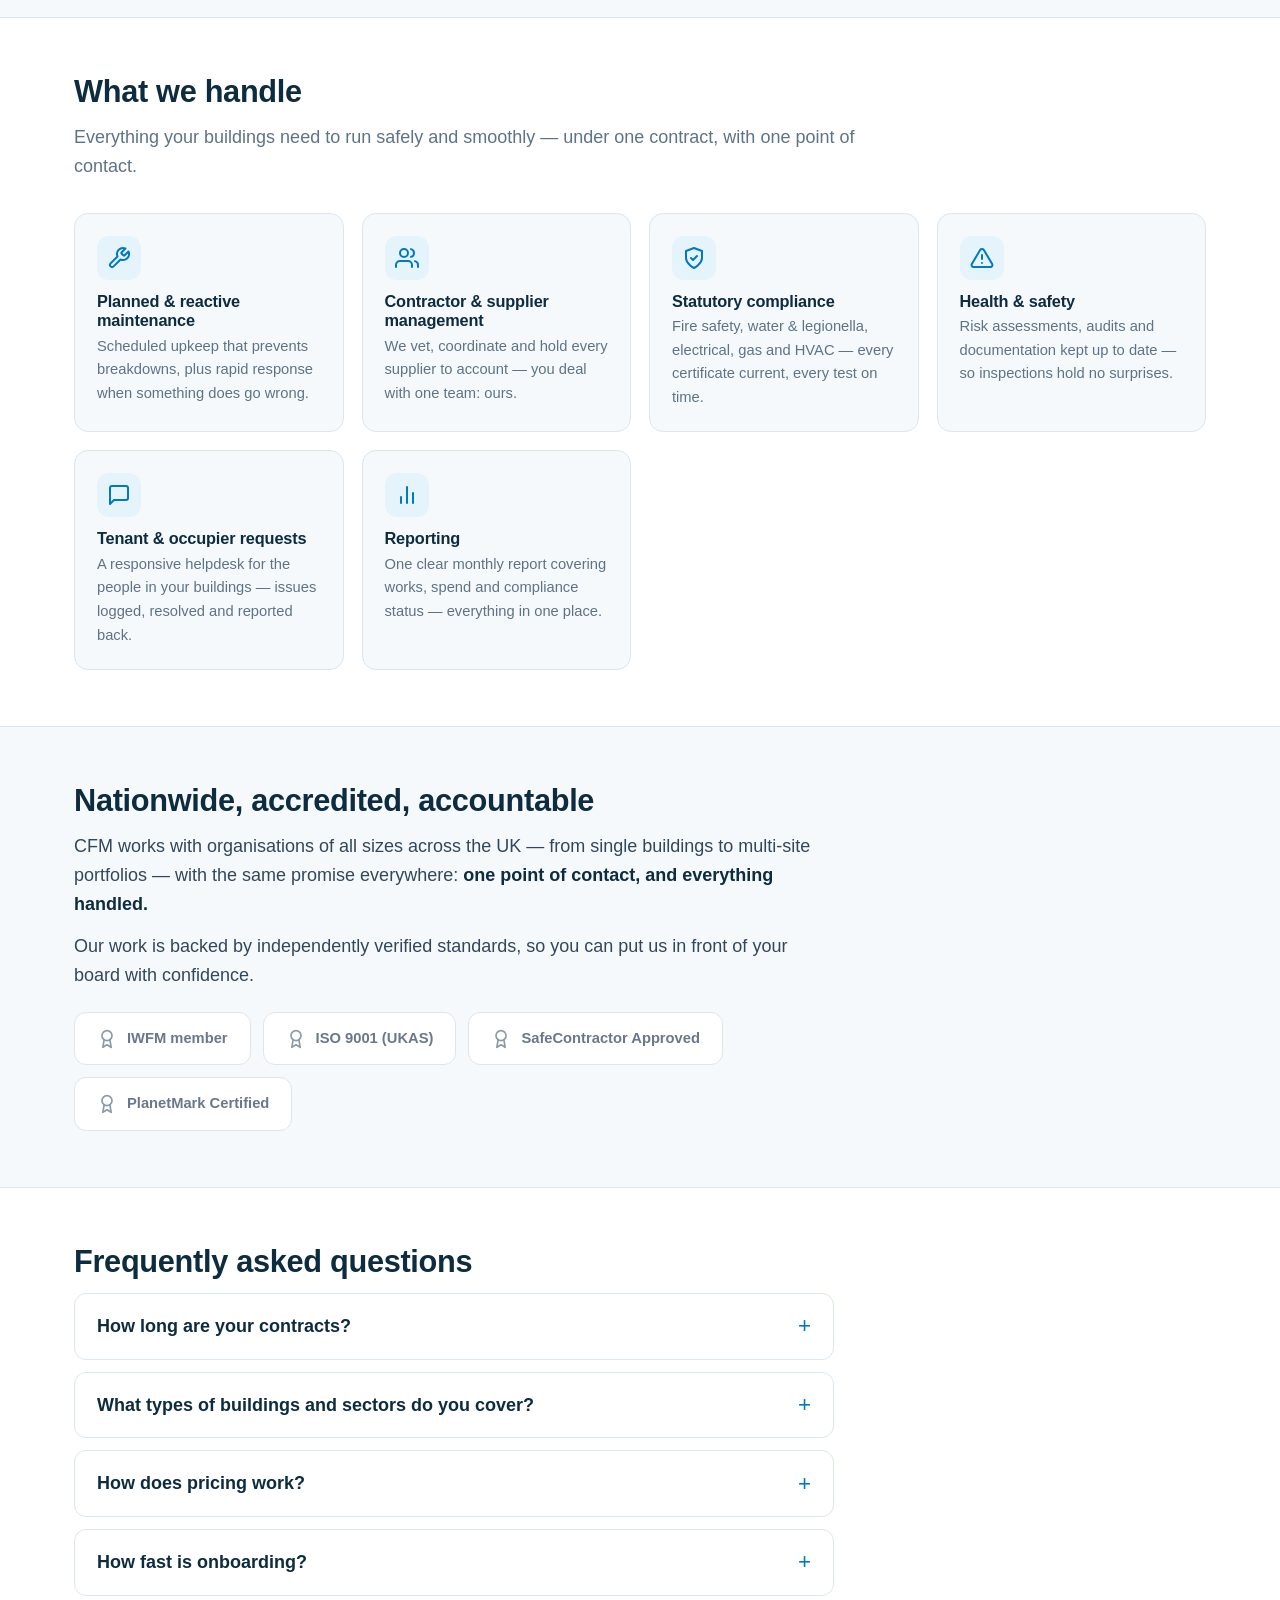
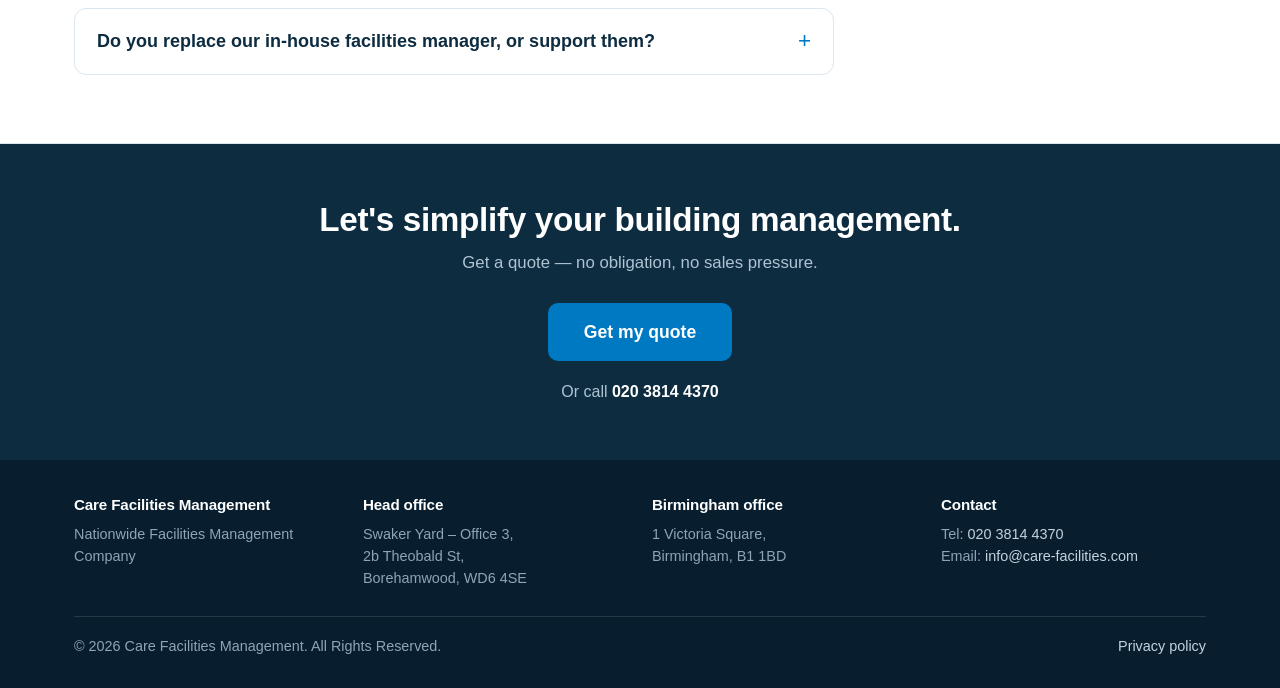
==== commit fbc3ac11: "Rebuild landing page with real CFM brand assets and contact details - Brand blue #0079C3 accent (but" ====
--- a/index.html
+++ b/index.html
@@ -3,32 +3,34 @@
 <head>
 <meta charset="UTF-8">
 <meta name="viewport" content="width=device-width, initial-scale=1.0">
-<title>Care Facilities Management — Outsourced Facilities Management for UK Buildings</title>
-<meta name="description" content="Is your facilities team being pulled in every direction? CFM manages contractors, compliance and day-to-day operations for you. Book your free facilities review.">
+<title>Care Facilities Management | Nationwide Facilities Management Company</title>
+<meta name="description" content="Is your facilities team being pulled in every direction? CFM manages contractors, compliance and day-to-day operations for you, nationwide. Get a quote today.">
 <meta name="robots" content="noindex, follow"><!-- Landing page for paid traffic — remove noindex if you want it indexed -->
-<meta property="og:title" content="Care Facilities Management — We manage it all for you">
-<meta property="og:description" content="Contractor emails, maintenance issues, compliance deadlines, tenant requests — it never stops. CFM manages it all for you. Book your free facilities review.">
+<meta property="og:title" content="Care Facilities Management | Nationwide Facilities Management Company">
+<meta property="og:description" content="Contractor emails, maintenance issues, compliance deadlines, tenant requests — it never stops. We manage it all for you. Get a quote from CFM.">
 <meta property="og:type" content="website">
 <meta property="og:url" content="https://care-facilities.com/contact.html">
-<meta name="theme-color" content="#0B2545">
+<meta name="theme-color" content="#0D2C40">
 <script>document.documentElement.classList.add('js')</script>
 <style>
 /* ============================================================
    CFM Landing Page — single-file, no frameworks, no build step
+   Brand accent: #0079C3 (CFM logo blue) · Navy #0D2C40 (headings/CTA)
    ============================================================ */
 :root{
-  --accent:#1450A3;          /* CFM deep blue — swap for exact logo blue */
-  --accent-dark:#0E3D7E;
-  --navy:#0B2545;            /* headings */
-  --ink:#334155;             /* body text */
-  --muted:#64748B;
-  --bg:#F6F8FB;
+  --accent:#0079C3;          /* CFM brand blue — sampled from the logo */
+  --accent-dark:#00629E;     /* hover shade of the brand blue */
+  --accent-tint:#E5F3FB;     /* pale tint for icon chips */
+  --navy:#0D2C40;            /* headings + final CTA band only */
+  --ink:#33475B;             /* body text */
+  --muted:#5E7387;
+  --bg:#F5F9FC;
   --card:#FFFFFF;
-  --border:#E2E8F0;
+  --border:#DCE6EE;
   --error:#C0392B;
   --success:#1E7B4D;
   --radius:14px;
-  --shadow:0 10px 30px rgba(11,37,69,.10), 0 2px 8px rgba(11,37,69,.06);
+  --shadow:0 10px 30px rgba(13,44,64,.10), 0 2px 8px rgba(13,44,64,.06);
 }
 *{margin:0;padding:0;box-sizing:border-box}
 html{scroll-behavior:smooth}
@@ -51,13 +53,24 @@
   outline:3px solid var(--accent);outline-offset:2px;border-radius:4px;
 }
 
-/* ---------- Header (logo only, no nav, no exit points) ---------- */
+/* ---------- Top bar (logo + contact, no nav, no exit points) ---------- */
 header{background:#fff;border-bottom:1px solid var(--border)}
-.header-inner{display:flex;align-items:center;padding:12px 24px;max-width:1180px;margin:0 auto}
-.logo{display:flex;align-items:center;gap:12px}
-.logo-mark{width:42px;height:42px;flex:none}
-.logo-text{font-weight:700;color:var(--navy);font-size:1.05rem;line-height:1.15}
-.logo-text small{display:block;font-weight:500;color:var(--muted);font-size:.72rem;letter-spacing:.06em;text-transform:uppercase}
+.header-inner{
+  display:flex;align-items:center;justify-content:space-between;gap:16px;
+  padding:10px 24px;max-width:1180px;margin:0 auto;
+}
+.logo{display:flex;align-items:center;gap:12px;min-width:0}
+/* CLIENT: drop your logo file in as "logo.png" next to this HTML file.
+   It's the blue circular "CF" mark + "Care Facilities Management" wordmark
+   from the header of care-facilities.com. Recommended height ~48px (use a
+   2x export for retina). If the file is missing, the text fallback below shows. */
+.logo img{height:48px;width:auto;display:block}
+.logo-fallback{display:none;font-weight:700;color:var(--navy);font-size:1.05rem;line-height:1.15}
+.logo-fallback small{display:block;font-weight:500;color:var(--muted);font-size:.7rem;letter-spacing:.06em;text-transform:uppercase}
+.header-contact{font-size:.92rem;color:var(--muted);text-align:right;white-space:nowrap}
+.header-contact a{color:var(--navy);text-decoration:none;font-weight:600}
+.header-contact a:hover{color:var(--accent)}
+.header-contact .sep{color:var(--border);margin:0 8px}
 
 /* ---------- Hero / split layout ---------- */
 .split{
@@ -75,32 +88,37 @@
 .form-col{grid-area:form;align-self:stretch}
 .form-sticky{position:sticky;top:20px}
 
-.eyebrow{color:var(--accent);font-weight:700;font-size:.85rem;letter-spacing:.1em;text-transform:uppercase;margin-bottom:12px}
+.kicker{color:var(--accent);font-weight:700;font-size:.85rem;letter-spacing:.1em;text-transform:uppercase;margin-bottom:12px}
 .hero-intro h1{font-size:clamp(2rem,3.4vw,2.9rem);margin-bottom:14px}
 .subhead{font-size:clamp(1.05rem,1.5vw,1.2rem);color:var(--ink);max-width:34em}
 
-.benefits{list-style:none;margin-top:26px;display:grid;gap:16px}
+.benefits{list-style:none;margin-top:24px;display:grid;gap:16px}
 .benefits li{display:flex;gap:14px;align-items:flex-start}
 .benefit-icon{
   flex:none;width:44px;height:44px;border-radius:12px;
-  background:#E8F0FC;color:var(--accent);
+  background:var(--accent-tint);color:var(--accent);
   display:flex;align-items:center;justify-content:center;
 }
 .benefit-icon svg{width:24px;height:24px}
 .benefits h3{font-size:1.05rem;margin-bottom:2px}
 .benefits p{font-size:.98rem;color:var(--muted)}
-.trust-line{
-  margin-top:24px;font-size:.92rem;color:var(--muted);
-  display:flex;align-items:center;gap:8px;
-}
-.trust-line svg{width:18px;height:18px;color:var(--success);flex:none}
+
+/* Accreditation trust strip — real CFM accreditations only */
+.trust-strip{margin-top:24px}
+.trust-strip p{font-size:.78rem;letter-spacing:.08em;text-transform:uppercase;color:var(--muted);margin-bottom:8px}
+.badges{display:flex;flex-wrap:wrap;gap:8px 10px;list-style:none}
+.badges li{
+  font-size:.82rem;font-weight:600;color:#69788A;
+  background:#EEF2F6;border:1px solid var(--border);border-radius:999px;
+  padding:5px 14px;white-space:nowrap;
+}
 
 /* ---------- Form card ---------- */
 .form-card{
   background:var(--card);border-radius:var(--radius);box-shadow:var(--shadow);
   padding:24px;border:1px solid var(--border);
 }
-.form-card h2{font-size:1.45rem;margin-bottom:6px}
+.form-card h2{font-size:1.5rem;margin-bottom:4px}
 .form-sub{font-size:.95rem;color:var(--muted);margin-bottom:14px}
 .field{margin-bottom:12px}
 .field label{display:block;font-weight:600;font-size:.9rem;color:var(--navy);margin-bottom:5px}
@@ -109,7 +127,7 @@
   width:100%;font:inherit;font-size:1rem;color:var(--navy);
   padding:11px 14px;border:1.5px solid var(--border);border-radius:10px;background:#fff;
 }
-.field textarea{resize:vertical;min-height:64px}
+.field textarea{resize:vertical;min-height:60px}
 .field input:focus,.field select:focus,.field textarea:focus{border-color:var(--accent)}
 .field.invalid input,.field.invalid select{border-color:var(--error)}
 .error-msg{display:none;color:var(--error);font-size:.85rem;margin-top:4px}
@@ -131,6 +149,8 @@
 .form-success svg{width:56px;height:56px;color:var(--success);margin-bottom:14px}
 .form-success h2{font-size:1.4rem;margin-bottom:8px}
 .form-success p{color:var(--muted);font-size:.98rem}
+.form-success .call-now{margin-top:12px;color:var(--ink)}
+.form-success .call-now a{font-weight:700;text-decoration:none}
 
 /* ---------- Below-hero sections ---------- */
 section{padding:56px 0}
@@ -141,7 +161,7 @@
 .pain p{margin-bottom:14px;max-width:38em}
 .pain strong{color:var(--navy)}
 
-.steps{list-style:none;display:grid;gap:18px;counter-reset:step}
+.steps{list-style:none;display:grid;gap:18px}
 .steps li{
   background:#fff;border:1px solid var(--border);border-radius:var(--radius);
   padding:20px 22px;display:flex;gap:16px;align-items:flex-start;
@@ -155,7 +175,7 @@
 .steps p{font-size:.95rem;color:var(--muted)}
 
 /* Services grid */
-.services{background:#fff;border-top:1px solid var(--border);border-bottom:1px solid var(--border)}
+.band{background:#fff;border-top:1px solid var(--border);border-bottom:1px solid var(--border)}
 .services-grid{display:grid;grid-template-columns:repeat(auto-fit,minmax(240px,1fr));gap:18px}
 .service{
   background:var(--bg);border:1px solid var(--border);border-radius:var(--radius);padding:22px;
@@ -164,21 +184,17 @@
 .service h3{font-size:1.02rem;margin-bottom:4px}
 .service p{font-size:.92rem;color:var(--muted)}
 
-/* Proof points / testimonials */
-.proof-grid{display:grid;grid-template-columns:repeat(auto-fit,minmax(230px,1fr));gap:18px;margin-bottom:36px}
-.proof{
-  background:#fff;border:1px solid var(--border);border-radius:var(--radius);padding:22px;
-}
-.proof .stat{font-size:1.25rem;font-weight:800;color:var(--accent);display:block;margin-bottom:6px}
-.proof p{font-size:.95rem;color:var(--muted)}
-.testimonials{display:grid;grid-template-columns:repeat(auto-fit,minmax(280px,1fr));gap:18px}
-.testimonial{
-  background:#fff;border:1px solid var(--border);border-left:4px solid var(--accent);
-  border-radius:var(--radius);padding:24px;
-}
-.testimonial blockquote{font-size:1rem;color:var(--ink);margin-bottom:14px;font-style:italic}
-.testimonial cite{font-style:normal;font-size:.9rem;color:var(--muted)}
-.testimonial cite strong{color:var(--navy)}
+/* Nationwide / accreditations */
+.nationwide{max-width:760px}
+.nationwide p{margin-bottom:14px}
+.nationwide strong{color:var(--navy)}
+.badges-lg{display:flex;flex-wrap:wrap;gap:12px;list-style:none;margin-top:22px}
+.badges-lg li{
+  font-size:.92rem;font-weight:600;color:#69788A;
+  background:#fff;border:1px solid var(--border);border-radius:12px;
+  padding:14px 22px;display:flex;align-items:center;gap:10px;
+}
+.badges-lg svg{width:20px;height:20px;color:#8B99A9;flex:none}
 
 /* FAQ */
 .faq-list{max-width:760px}
@@ -201,37 +217,51 @@
 /* Final CTA band */
 .cta-band{background:var(--navy);text-align:center}
 .cta-band h2{color:#fff;font-size:clamp(1.5rem,2.6vw,2.1rem);margin-bottom:10px}
-.cta-band p{color:#B9C6DA;margin-bottom:26px;font-size:1.05rem}
+.cta-band .cta-sub{color:#AFC3D2;margin-bottom:26px;font-size:1.05rem}
 .cta-btn{
   display:inline-block;background:var(--accent);color:#fff;text-decoration:none;
   font-weight:700;font-size:1.1rem;padding:15px 36px;border-radius:10px;
   transition:background .15s ease;
 }
-.cta-btn:hover{background:#1B62C4}
+.cta-btn:hover{background:var(--accent-dark)}
+.cta-call{margin-top:18px;color:#AFC3D2;font-size:1rem}
+.cta-call a{color:#fff;font-weight:700;text-decoration:none}
 
 /* Footer */
-footer{background:#081B33;color:#8FA3BE;font-size:.9rem;padding:28px 0}
-.footer-inner{display:flex;flex-wrap:wrap;gap:10px 28px;justify-content:space-between;align-items:center}
-footer a{color:#C4D2E6;text-decoration:none}
+footer{background:#081E2E;color:#8FA5B6;font-size:.9rem;padding:36px 0 30px}
+.footer-grid{display:grid;grid-template-columns:repeat(auto-fit,minmax(220px,1fr));gap:24px}
+.footer-grid h3{color:#fff;font-size:.95rem;margin-bottom:8px}
+.footer-grid p{line-height:1.55}
+footer a{color:#C2D3DF;text-decoration:none}
 footer a:hover{text-decoration:underline}
-
-/* Sticky mobile CTA bar */
+.footer-bottom{
+  margin-top:26px;padding-top:18px;border-top:1px solid rgba(255,255,255,.12);
+  display:flex;flex-wrap:wrap;gap:10px 28px;justify-content:space-between;align-items:center;
+}
+
+/* Sticky mobile CTA bar — two actions: quote + call */
 .sticky-cta{
   display:none;position:fixed;left:0;right:0;bottom:0;z-index:50;
   padding:10px 16px calc(10px + env(safe-area-inset-bottom));
   background:rgba(255,255,255,.96);border-top:1px solid var(--border);
-  box-shadow:0 -6px 20px rgba(11,37,69,.12);
+  box-shadow:0 -6px 20px rgba(13,44,64,.12);
   transform:translateY(110%);transition:transform .25s ease;
 }
 .sticky-cta.show{transform:translateY(0)}
-.sticky-cta a{
-  display:block;text-align:center;background:var(--accent);color:#fff;text-decoration:none;
+.sticky-cta-inner{display:flex;gap:10px}
+.sticky-cta .quote-btn{
+  flex:1;display:block;text-align:center;background:var(--accent);color:#fff;text-decoration:none;
   font-weight:700;font-size:1.05rem;padding:14px;border-radius:10px;
 }
-
-/* Scroll-in animation (class toggled by IntersectionObserver; disabled by reduced-motion above).
-   Hidden initial state only applies when JS is running (.js on <html>) — no-JS visitors see everything. */
-.js .reveal{opacity:0;transform:translateY(16px);transition:opacity .55s ease,transform .55s ease}
+.sticky-cta .call-btn{
+  flex:none;width:54px;display:flex;align-items:center;justify-content:center;
+  background:#fff;color:var(--accent);border:2px solid var(--accent);border-radius:10px;
+}
+.sticky-cta .call-btn svg{width:22px;height:22px}
+
+/* Scroll-in animation (fade-up; class + stagger set by IntersectionObserver;
+   .js gating means no-JS visitors see everything; reduced-motion kills transitions above) */
+.js .reveal{opacity:0;transform:translateY(14px);transition:opacity .5s ease-out,transform .5s ease-out}
 .js .reveal.visible{opacity:1;transform:none}
 
 /* ---------- Mobile ---------- */
@@ -239,13 +269,17 @@
   .split{
     grid-template-columns:1fr;
     grid-template-areas:"intro" "form" "benefits" "below";
-    padding-top:28px;gap:26px;
+    padding-top:24px;gap:26px;
   }
   .form-sticky{position:static}
   .hero-intro h1{font-size:2rem}
   section{padding:44px 0}
+  .header-contact .email,.header-contact .sep{display:none} /* keep the top bar to one line on small screens */
+  .logo img{height:40px}
+  .logo-fallback{font-size:.92rem}
+  .logo-fallback small{display:none}
   .sticky-cta{display:block}
-  body.has-sticky-cta footer{padding-bottom:96px}
+  body.has-sticky-cta footer{padding-bottom:110px}
 }
 </style>
 </head>
@@ -253,14 +287,17 @@
 
 <header>
   <div class="header-inner">
-    <!-- Logo: top-left only, deliberately NOT a link (no exit points on this landing page) -->
+    <!-- Logo: top-left only, deliberately NOT a link (no exit points on this landing page).
+         CLIENT: save your logo (blue circular CF mark + wordmark from care-facilities.com)
+         as "logo.png" alongside this file — see note in the CSS above. -->
     <div class="logo">
-      <svg class="logo-mark" viewBox="0 0 48 48" fill="none" aria-hidden="true" focusable="false">
-        <rect width="48" height="48" rx="10" fill="#1450A3"/>
-        <path d="M24 10 12 19v19h9v-11h6v11h9V19L24 10z" fill="#fff"/>
-      </svg>
-      <span class="logo-text">CFM<small>Care Facilities Management</small></span>
-    </div>
+      <img src="logo.png" alt="Care Facilities Management" width="220" height="48"
+           onerror="this.style.display='none';this.nextElementSibling.style.display='block'">
+      <span class="logo-fallback">Care Facilities Management<small>Nationwide Facilities Management</small></span>
+    </div>
+    <p class="header-contact">
+      Call: <a href="tel:+442038144370">020 3814 4370</a><span class="sep">|</span><a class="email" href="mailto:info@care-facilities.com">info@care-facilities.com</a>
+    </p>
   </div>
 </header>
 
@@ -268,7 +305,7 @@
   <div class="split">
 
     <div class="hero-intro">
-      <p class="eyebrow">Outsourced facilities management, UK-wide</p>
+      <p class="kicker">Nationwide Facilities Management Company</p>
       <h1>Care Facilities Management</h1>
       <p class="subhead">Is your facilities team being pulled in every direction? Contractor emails, maintenance issues, compliance deadlines, tenant requests — it never stops. <strong>We manage it all for you.</strong></p>
     </div>
@@ -303,10 +340,16 @@
           </div>
         </li>
       </ul>
-      <p class="trust-line">
-        <svg viewBox="0 0 24 24" fill="none" stroke="currentColor" stroke-width="2.5" stroke-linecap="round" stroke-linejoin="round" aria-hidden="true"><path d="M22 11.08V12a10 10 0 1 1-5.93-9.14"/><path d="m9 11 3 3L22 4"/></svg>
-        Trusted by facilities teams across the UK
-      </p>
+      <!-- Real CFM accreditations only — do not add others -->
+      <div class="trust-strip">
+        <p>Accredited &amp; certified</p>
+        <ul class="badges">
+          <li>IWFM member</li>
+          <li>ISO 9001 (UKAS)</li>
+          <li>SafeContractor Approved</li>
+          <li>PlanetMark Certified</li>
+        </ul>
+      </div>
     </div>
 
     <!-- ============ FORM ============ -->
@@ -314,8 +357,8 @@
       <div class="form-sticky">
         <div class="form-card" id="lead-form-card">
           <form id="lead-form" novalidate>
-            <h2 id="form-heading">Get your free facilities review</h2>
-            <p class="form-sub">Tell us about your building — we'll come back within one working day.</p>
+            <h2 id="form-heading">Get a Quote</h2>
+            <p class="form-sub">Tell us about your building — we'll get back to you within one working day.</p>
 
             <div class="field">
               <label for="name">Name</label>
@@ -324,21 +367,21 @@
             </div>
 
             <div class="field">
-              <label for="company">Company</label>
+              <label for="company">Company Name</label>
               <input type="text" id="company" name="company" autocomplete="organization" required>
               <p class="error-msg" id="company-error">Please enter your company name.</p>
             </div>
 
             <div class="field">
-              <label for="email">Work email</label>
+              <label for="email">Email</label>
               <input type="email" id="email" name="email" autocomplete="email" inputmode="email" required>
               <p class="error-msg" id="email-error">Please enter a valid email address.</p>
             </div>
 
             <div class="field">
-              <label for="phone">Phone</label>
+              <label for="phone">Telephone</label>
               <input type="tel" id="phone" name="phone" autocomplete="tel" inputmode="tel" required>
-              <p class="error-msg" id="phone-error">Please enter your phone number.</p>
+              <p class="error-msg" id="phone-error">Please enter your telephone number.</p>
             </div>
 
             <div class="field">
@@ -364,16 +407,17 @@
             <input type="hidden" name="utm_campaign" id="utm_campaign">
             <input type="hidden" name="li_fat_id" id="li_fat_id">
 
-            <button type="submit" class="submit-btn" id="submit-btn">Book my free review</button>
+            <button type="submit" class="submit-btn" id="submit-btn">Get my quote</button>
             <p class="microcopy">No obligation. No sales pressure.</p>
-            <p class="form-error" id="form-error" role="alert">Sorry — something went wrong sending your details. Please try again, or email us directly at <a href="mailto:hello@care-facilities.com">hello@care-facilities.com</a>.</p>
+            <p class="form-error" id="form-error" role="alert">Sorry — something went wrong sending your details. Please try again, or call us on <a href="tel:+442038144370">020 3814 4370</a>.</p>
           </form>
 
           <!-- Success state (shown by JS after successful submit) -->
           <div class="form-success" id="form-success" hidden role="status">
             <svg viewBox="0 0 24 24" fill="none" stroke="currentColor" stroke-width="2" stroke-linecap="round" stroke-linejoin="round" aria-hidden="true"><path d="M22 11.08V12a10 10 0 1 1-5.93-9.14"/><path d="m9 11 3 3L22 4"/></svg>
             <h2>Thank you — we've got it.</h2>
-            <p>One of our team will come back to you within one working day to arrange your free facilities review.</p>
+            <p>One of our team will get back to you within one working day with your quote.</p>
+            <p class="call-now">Or call us now on <a href="tel:+442038144370">020 3814 4370</a></p>
           </div>
         </div>
       </div>
@@ -419,7 +463,7 @@
   </div>
 
   <!-- ============ What we handle ============ -->
-  <section class="services">
+  <section class="band">
     <div class="container reveal">
       <h2 class="section-title">What we handle</h2>
       <p class="section-lead">Everything your buildings need to run safely and smoothly — under one contract, with one point of contact.</p>
@@ -458,33 +502,25 @@
     </div>
   </section>
 
-  <!-- ============ Why FMs choose CFM ============ -->
+  <!-- ============ Nationwide, accredited, accountable ============ -->
   <section>
     <div class="container reveal">
-      <h2 class="section-title">Why facilities managers choose CFM</h2>
-      <div class="proof-grid">
-        <div class="proof"><span class="stat">Fewer emails</span><p>Contractor chasing disappears from your inbox — it all routes through your CFM manager.</p></div>
-        <div class="proof"><span class="stat">Zero missed deadlines</span><p>Statutory compliance tracked and actioned before it's due. No exposure, no scramble.</p></div>
-        <div class="proof"><span class="stat">Predictable costs</span><p>Agreed budgets and consolidated supplier spend — no more invoice surprises.</p></div>
-        <div class="proof"><span class="stat">One monthly report</span><p>Works, spend and compliance in a single document you can forward straight to the board.</p></div>
-      </div>
-      <div class="testimonials">
-        <!-- PLACEHOLDER TESTIMONIAL — replace quote, name, role and company with a real client reference -->
-        <figure class="testimonial">
-          <blockquote>"[Placeholder testimonial — e.g. 'Within three months CFM had taken over 30 supplier relationships. My inbox has never been quieter.']"</blockquote>
-          <cite><strong>[Client name]</strong> — [Role], [Company]</cite>
-        </figure>
-        <!-- PLACEHOLDER TESTIMONIAL — replace quote, name, role and company with a real client reference -->
-        <figure class="testimonial">
-          <blockquote>"[Placeholder testimonial — e.g. 'Our compliance file went from a worry to a non-event. Every certificate is current and I can prove it in seconds.']"</blockquote>
-          <cite><strong>[Client name]</strong> — [Role], [Company]</cite>
-        </figure>
+      <h2 class="section-title">Nationwide, accredited, accountable</h2>
+      <div class="nationwide">
+        <p>CFM works with organisations of all sizes across the UK — from single buildings to multi-site portfolios — with the same promise everywhere: <strong>one point of contact, and everything handled.</strong></p>
+        <p>Our work is backed by independently verified standards, so you can put us in front of your board with confidence.</p>
+        <ul class="badges-lg">
+          <li><svg viewBox="0 0 24 24" fill="none" stroke="currentColor" stroke-width="2" stroke-linecap="round" stroke-linejoin="round" aria-hidden="true"><circle cx="12" cy="8" r="6"/><path d="M15.5 13 17 22l-5-3-5 3 1.5-9"/></svg>IWFM member</li>
+          <li><svg viewBox="0 0 24 24" fill="none" stroke="currentColor" stroke-width="2" stroke-linecap="round" stroke-linejoin="round" aria-hidden="true"><circle cx="12" cy="8" r="6"/><path d="M15.5 13 17 22l-5-3-5 3 1.5-9"/></svg>ISO 9001 (UKAS)</li>
+          <li><svg viewBox="0 0 24 24" fill="none" stroke="currentColor" stroke-width="2" stroke-linecap="round" stroke-linejoin="round" aria-hidden="true"><circle cx="12" cy="8" r="6"/><path d="M15.5 13 17 22l-5-3-5 3 1.5-9"/></svg>SafeContractor Approved</li>
+          <li><svg viewBox="0 0 24 24" fill="none" stroke="currentColor" stroke-width="2" stroke-linecap="round" stroke-linejoin="round" aria-hidden="true"><circle cx="12" cy="8" r="6"/><path d="M15.5 13 17 22l-5-3-5 3 1.5-9"/></svg>PlanetMark Certified</li>
+        </ul>
       </div>
     </div>
   </section>
 
   <!-- ============ FAQ ============ -->
-  <section class="services">
+  <section class="band">
     <div class="container reveal">
       <h2 class="section-title">Frequently asked questions</h2>
       <div class="faq-list">
@@ -494,7 +530,7 @@
         </details>
         <details>
           <summary>What types of buildings and sectors do you cover?</summary>
-          <p>Offices, care and healthcare settings, mixed-use commercial and multi-site portfolios across the UK. If you're not sure whether your building fits, ask in the form — the review is free either way.</p>
+          <p>We work with organisations of all sizes across the UK — offices, commercial and mixed-use buildings, and multi-site portfolios. If you're not sure whether your building fits, ask in the form — the review is free either way.</p>
         </details>
         <details>
           <summary>How does pricing work?</summary>
@@ -516,29 +552,56 @@
   <section class="cta-band">
     <div class="container reveal">
       <h2>Let's simplify your building management.</h2>
-      <p>Book your free facilities review — no obligation, no sales pressure.</p>
-      <a class="cta-btn" href="#lead-form-card">Book my free review</a>
+      <p class="cta-sub">Get a quote — no obligation, no sales pressure.</p>
+      <a class="cta-btn" href="#lead-form-card">Get my quote</a>
+      <p class="cta-call">Or call <a href="tel:+442038144370">020 3814 4370</a></p>
     </div>
   </section>
 </main>
 
 <footer>
-  <div class="container footer-inner">
-    <span>© Care Facilities Management Ltd</span>
-    <span><a href="mailto:hello@care-facilities.com">hello@care-facilities.com</a> &nbsp;·&nbsp; <a href="tel:+441234567890">01234 567 890</a></span>
-    <!-- Replace # with the real privacy policy URL -->
-    <a href="#">Privacy policy</a>
+  <div class="container">
+    <div class="footer-grid">
+      <div>
+        <h3>Care Facilities Management</h3>
+        <p>Nationwide Facilities Management Company</p>
+      </div>
+      <div>
+        <h3>Head office</h3>
+        <p>Swaker Yard – Office 3,<br>2b Theobald St,<br>Borehamwood, WD6 4SE</p>
+      </div>
+      <div>
+        <h3>Birmingham office</h3>
+        <p>1 Victoria Square,<br>Birmingham, B1 1BD</p>
+      </div>
+      <div>
+        <h3>Contact</h3>
+        <p>Tel: <a href="tel:+442038144370">020 3814 4370</a><br>Email: <a href="mailto:info@care-facilities.com">info@care-facilities.com</a></p>
+      </div>
+    </div>
+    <div class="footer-bottom">
+      <span>© 2026 Care Facilities Management. All Rights Reserved.</span>
+      <!-- Replace # with the real privacy policy URL -->
+      <a href="#">Privacy policy</a>
+    </div>
   </div>
 </footer>
 
 <!-- Sticky mobile CTA bar — appears once the user scrolls past the form -->
 <div class="sticky-cta" id="sticky-cta" aria-hidden="true">
-  <a href="#lead-form-card">Book my free review</a>
+  <div class="sticky-cta-inner">
+    <a class="quote-btn" href="#lead-form-card">Get a quote</a>
+    <a class="call-btn" href="tel:+442038144370" aria-label="Call 020 3814 4370">
+      <svg viewBox="0 0 24 24" fill="none" stroke="currentColor" stroke-width="2" stroke-linecap="round" stroke-linejoin="round" aria-hidden="true"><path d="M22 16.92v3a2 2 0 0 1-2.18 2 19.79 19.79 0 0 1-8.63-3.07 19.5 19.5 0 0 1-6-6 19.79 19.79 0 0 1-3.07-8.67A2 2 0 0 1 4.11 2h3a2 2 0 0 1 2 1.72 12.84 12.84 0 0 0 .7 2.81 2 2 0 0 1-.45 2.11L8.09 9.91a16 16 0 0 0 6 6l1.27-1.27a2 2 0 0 1 2.11-.45 12.84 12.84 0 0 0 2.81.7A2 2 0 0 1 22 16.92z"/></svg>
+    </a>
+  </div>
 </div>
 
 <script>
 (function () {
   'use strict';
+
+  var reduceMotion = window.matchMedia('(prefers-reduced-motion: reduce)').matches;
 
   /* ---------- 1. Capture ad attribution from the URL into hidden fields ---------- */
   var params = new URLSearchParams(window.location.search);
@@ -618,18 +681,49 @@
         form.hidden = true;
         successEl.hidden = false;
         hideStickyCta();
-        successEl.focus && successEl.setAttribute('tabindex', '-1');
+        successEl.setAttribute('tabindex', '-1');
         successEl.focus();
       })
       .catch(function (err) {
         console.error('Lead submit failed:', err);
         formError.classList.add('show');
         submitBtn.disabled = false;
-        submitBtn.textContent = 'Book my free review';
+        submitBtn.textContent = 'Get my quote';
       });
   });
 
-  /* ---------- 3. Sticky mobile CTA — show after scrolling past the form ---------- */
+  /* ---------- 3. Smooth-scroll with easing for all anchor/CTA jumps ---------- */
+  function smoothScrollTo(targetY, duration) {
+    var startY = window.pageYOffset;
+    var diff = targetY - startY;
+    var start;
+    function easeInOutCubic(t) { return t < 0.5 ? 4 * t * t * t : 1 - Math.pow(-2 * t + 2, 3) / 2; }
+    function step(ts) {
+      if (start === undefined) start = ts;
+      var t = Math.min((ts - start) / duration, 1);
+      window.scrollTo({ top: startY + diff * easeInOutCubic(t), behavior: 'instant' });
+      if (t < 1) requestAnimationFrame(step);
+    }
+    requestAnimationFrame(step);
+  }
+
+  document.addEventListener('click', function (e) {
+    var link = e.target.closest('a[href^="#"]');
+    if (!link) return;
+    var hash = link.getAttribute('href');
+    if (hash === '#') return; // placeholder links (e.g. privacy policy) — leave alone
+    var target = document.querySelector(hash);
+    if (!target) return;
+    e.preventDefault();
+    var top = target.getBoundingClientRect().top + window.pageYOffset - 16;
+    if (reduceMotion) {
+      window.scrollTo(0, top); // jump, no animation
+    } else {
+      smoothScrollTo(top, 600);
+    }
+  });
+
+  /* ---------- 4. Sticky mobile CTA — show after scrolling past the form ---------- */
   var stickyCta = document.getElementById('sticky-cta');
   var formCard = document.getElementById('lead-form-card');
   var formSubmitted = false;
@@ -637,6 +731,8 @@
   function hideStickyCta() {
     formSubmitted = true;
     stickyCta.classList.remove('show');
+    stickyCta.setAttribute('aria-hidden', 'true');
+    document.body.classList.remove('has-sticky-cta');
   }
 
   if ('IntersectionObserver' in window) {
@@ -652,19 +748,20 @@
     ctaObserver.observe(formCard);
   }
 
-  /* ---------- 4. Scroll-in reveal animations (skipped for reduced motion) ---------- */
-  var reduceMotion = window.matchMedia('(prefers-reduced-motion: reduce)').matches;
+  /* ---------- 5. Fade-up scroll-in reveals with a small stagger (GPU-friendly:
+                  transform/opacity only; skipped entirely for reduced motion) ---------- */
   var reveals = document.querySelectorAll('.reveal');
   if (reduceMotion || !('IntersectionObserver' in window)) {
     reveals.forEach(function (el) { el.classList.add('visible'); });
   } else {
     var revealObserver = new IntersectionObserver(function (entries) {
-      entries.forEach(function (entry) {
-        if (entry.isIntersecting) {
+      entries
+        .filter(function (entry) { return entry.isIntersecting; })
+        .forEach(function (entry, i) {
+          entry.target.style.transitionDelay = (i * 80) + 'ms';
           entry.target.classList.add('visible');
           revealObserver.unobserve(entry.target);
-        }
-      });
+        });
     }, { threshold: 0.12 });
     reveals.forEach(function (el) { revealObserver.observe(el); });
   }
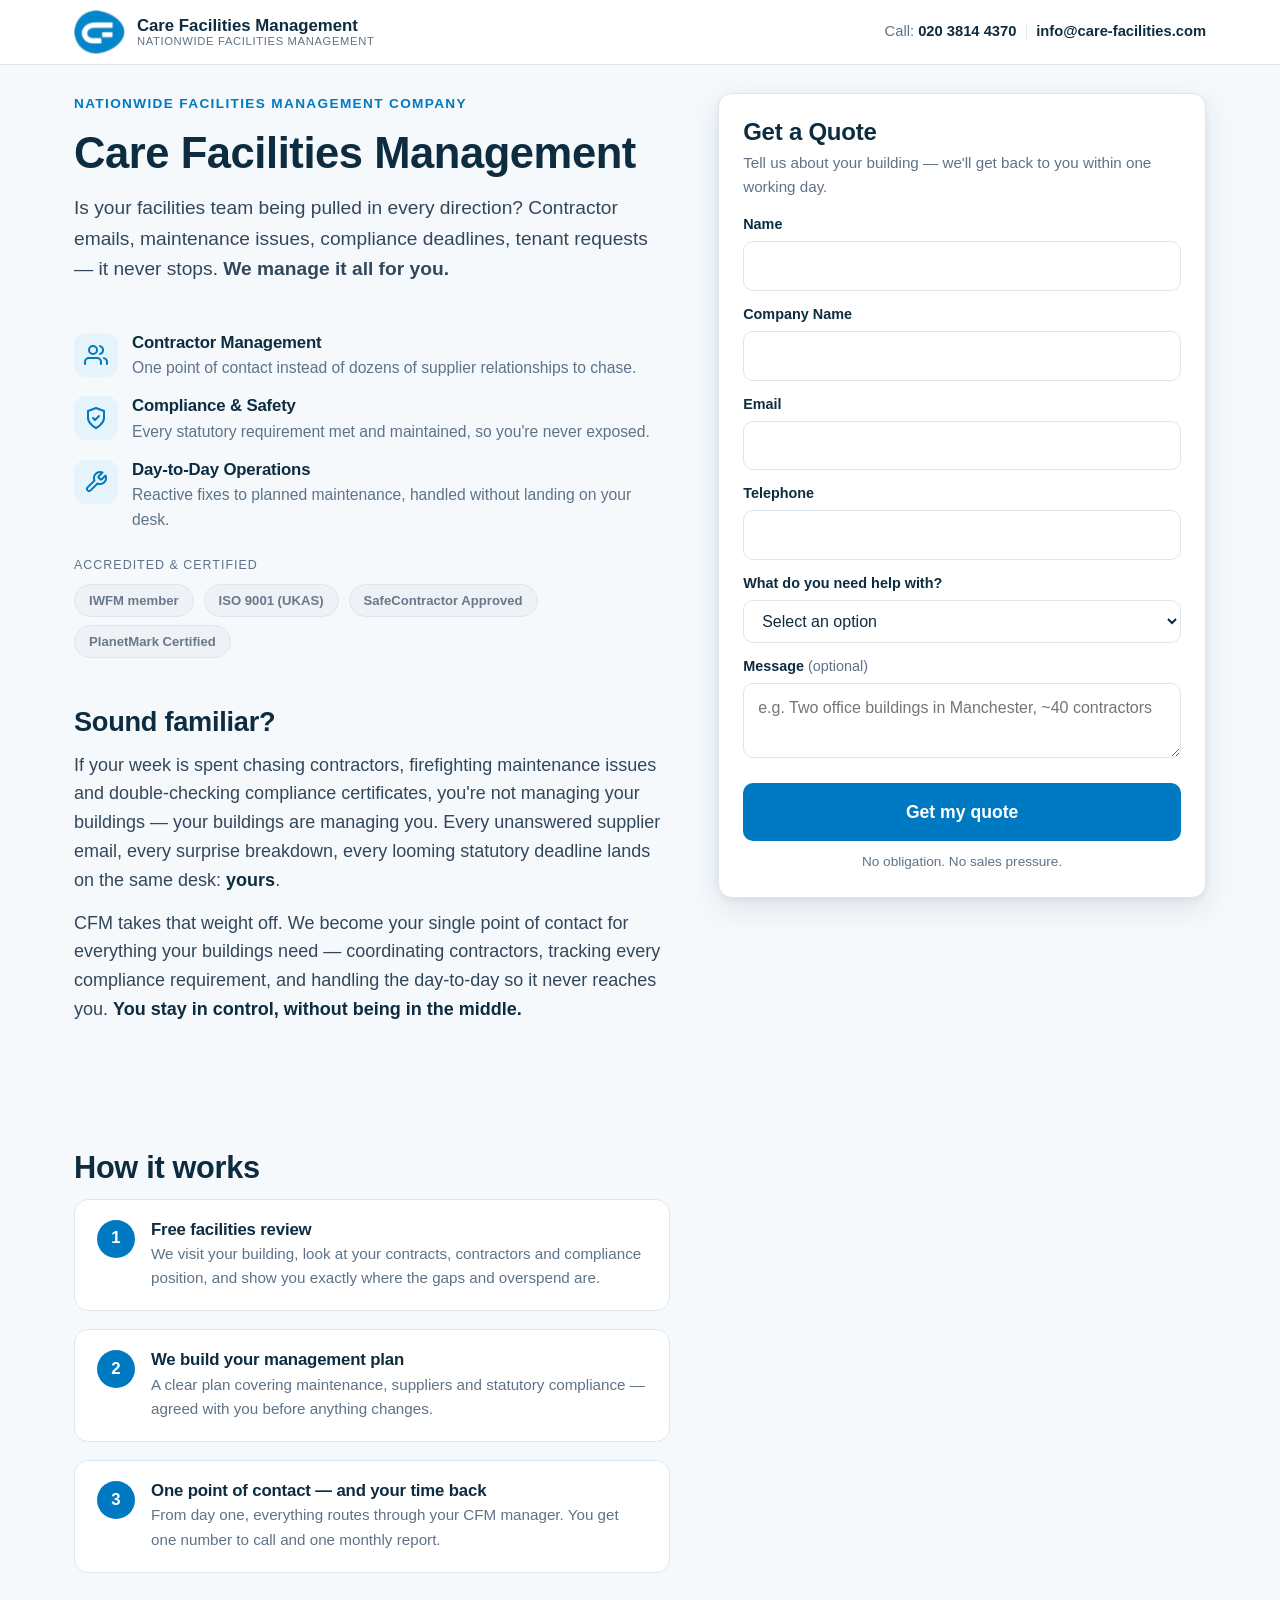
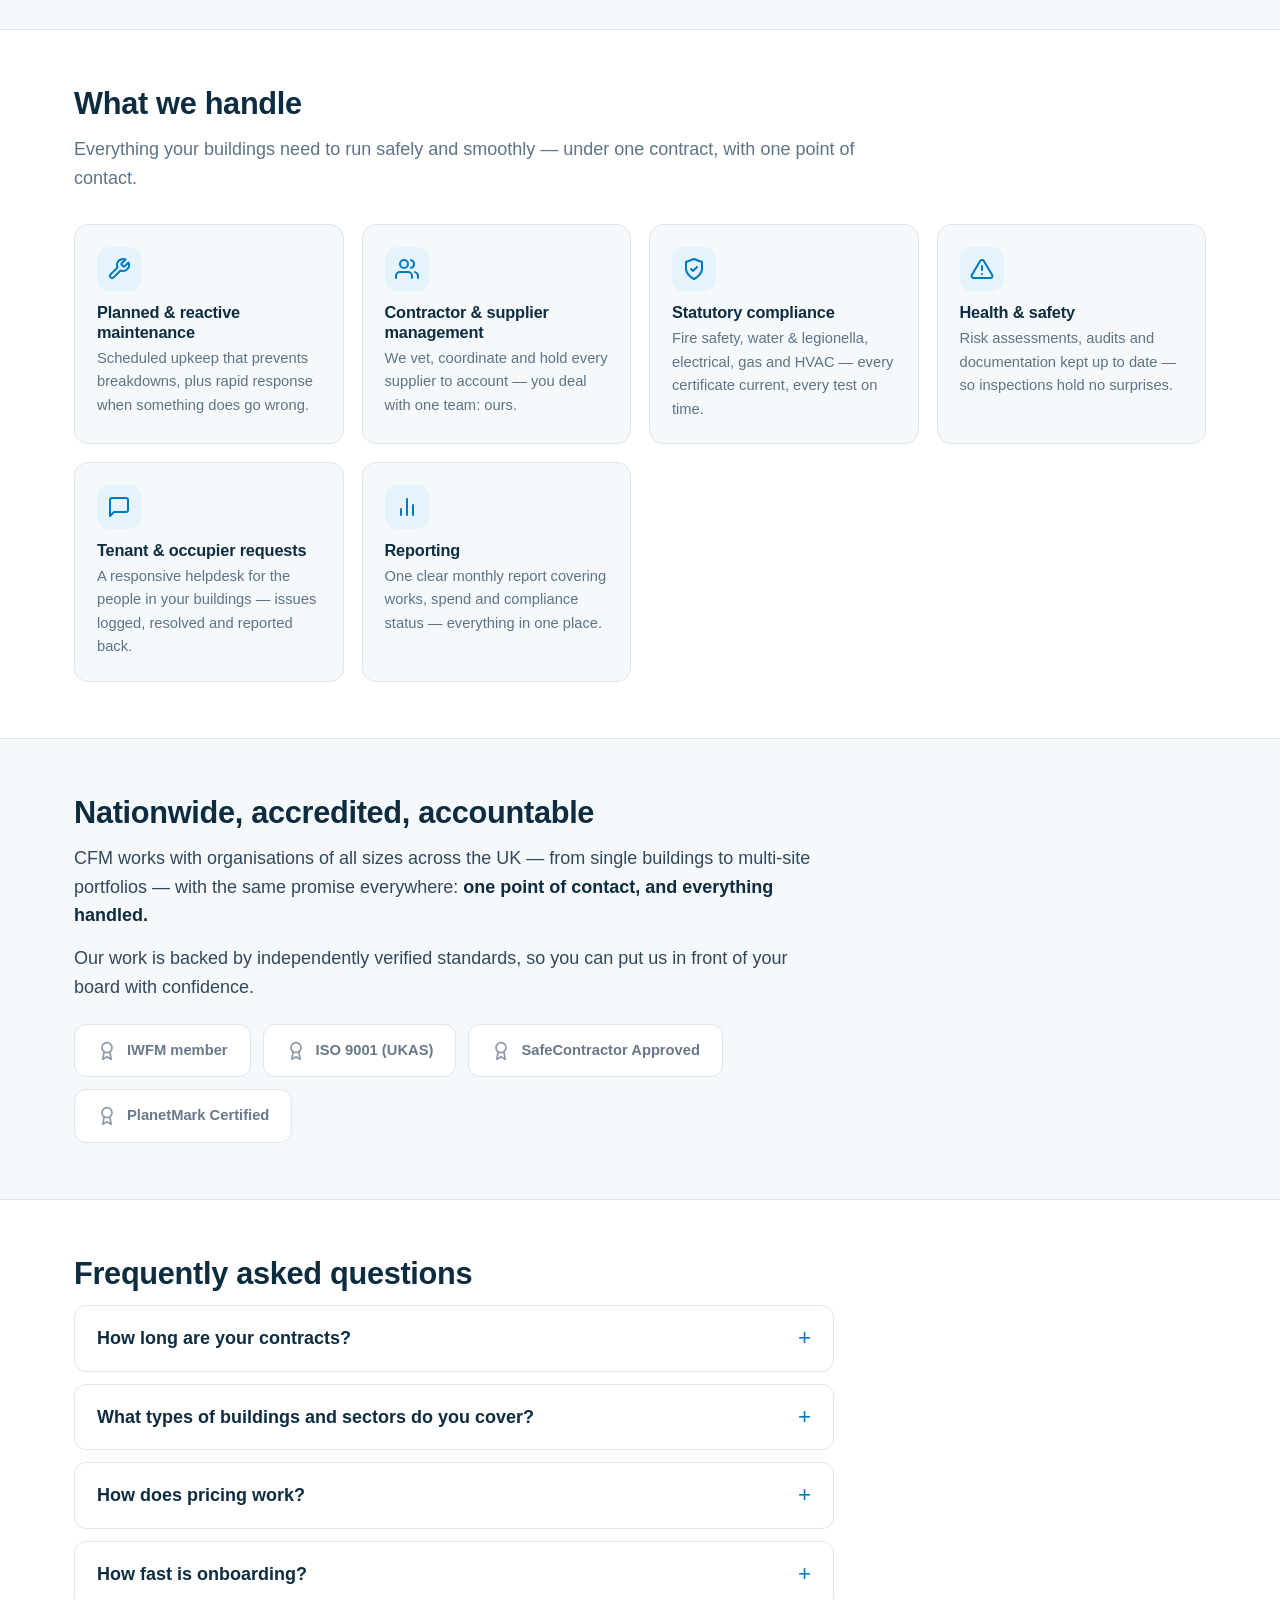
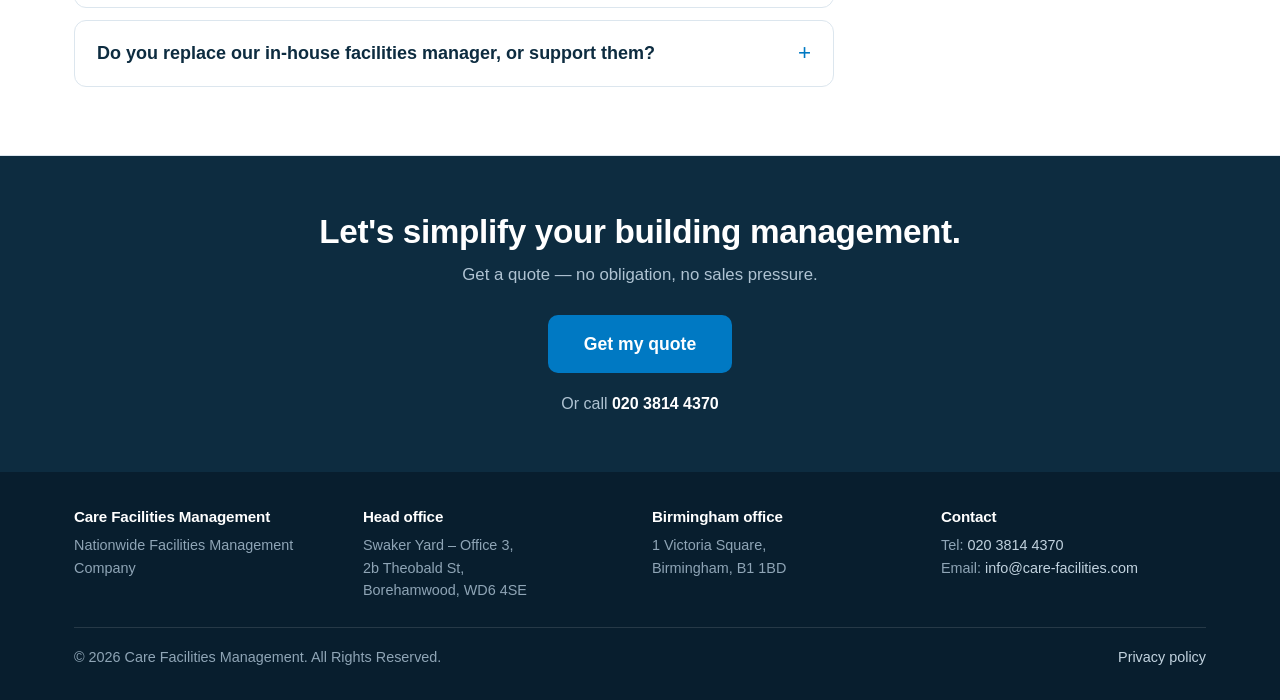
==== commit fd870a7c: "Add CFM logo mark to the header Client-supplied circular CF mark, trimmed and converted to a transpa" ====
--- a/index.html
+++ b/index.html
@@ -60,13 +60,11 @@
   padding:10px 24px;max-width:1180px;margin:0 auto;
 }
 .logo{display:flex;align-items:center;gap:12px;min-width:0}
-/* CLIENT: drop your logo file in as "logo.png" next to this HTML file.
-   It's the blue circular "CF" mark + "Care Facilities Management" wordmark
-   from the header of care-facilities.com. Recommended height ~48px (use a
-   2x export for retina). If the file is missing, the text fallback below shows. */
-.logo img{height:48px;width:auto;display:block}
-.logo-fallback{display:none;font-weight:700;color:var(--navy);font-size:1.05rem;line-height:1.15}
-.logo-fallback small{display:block;font-weight:500;color:var(--muted);font-size:.7rem;letter-spacing:.06em;text-transform:uppercase}
+/* logo.png is the CFM circular "CF" mark (transparent PNG, 2x for retina),
+   shown beside the wordmark text. If the file is missing the text still shows. */
+.logo img{height:44px;width:auto;display:block}
+.logo-text{font-weight:700;color:var(--navy);font-size:1.05rem;line-height:1.15}
+.logo-text small{display:block;font-weight:500;color:var(--muted);font-size:.7rem;letter-spacing:.06em;text-transform:uppercase}
 .header-contact{font-size:.92rem;color:var(--muted);text-align:right;white-space:nowrap}
 .header-contact a{color:var(--navy);text-decoration:none;font-weight:600}
 .header-contact a:hover{color:var(--accent)}
@@ -275,9 +273,9 @@
   .hero-intro h1{font-size:2rem}
   section{padding:44px 0}
   .header-contact .email,.header-contact .sep{display:none} /* keep the top bar to one line on small screens */
-  .logo img{height:40px}
-  .logo-fallback{font-size:.92rem}
-  .logo-fallback small{display:none}
+  .logo img{height:36px}
+  .logo-text{font-size:.92rem}
+  .logo-text small{display:none}
   .sticky-cta{display:block}
   body.has-sticky-cta footer{padding-bottom:110px}
 }
@@ -287,13 +285,10 @@
 
 <header>
   <div class="header-inner">
-    <!-- Logo: top-left only, deliberately NOT a link (no exit points on this landing page).
-         CLIENT: save your logo (blue circular CF mark + wordmark from care-facilities.com)
-         as "logo.png" alongside this file — see note in the CSS above. -->
+    <!-- Logo: top-left only, deliberately NOT a link (no exit points on this landing page) -->
     <div class="logo">
-      <img src="logo.png" alt="Care Facilities Management" width="220" height="48"
-           onerror="this.style.display='none';this.nextElementSibling.style.display='block'">
-      <span class="logo-fallback">Care Facilities Management<small>Nationwide Facilities Management</small></span>
+      <img src="logo.png" alt="" width="51" height="44" onerror="this.style.display='none'">
+      <span class="logo-text">Care Facilities Management<small>Nationwide Facilities Management</small></span>
     </div>
     <p class="header-contact">
       Call: <a href="tel:+442038144370">020 3814 4370</a><span class="sep">|</span><a class="email" href="mailto:info@care-facilities.com">info@care-facilities.com</a>
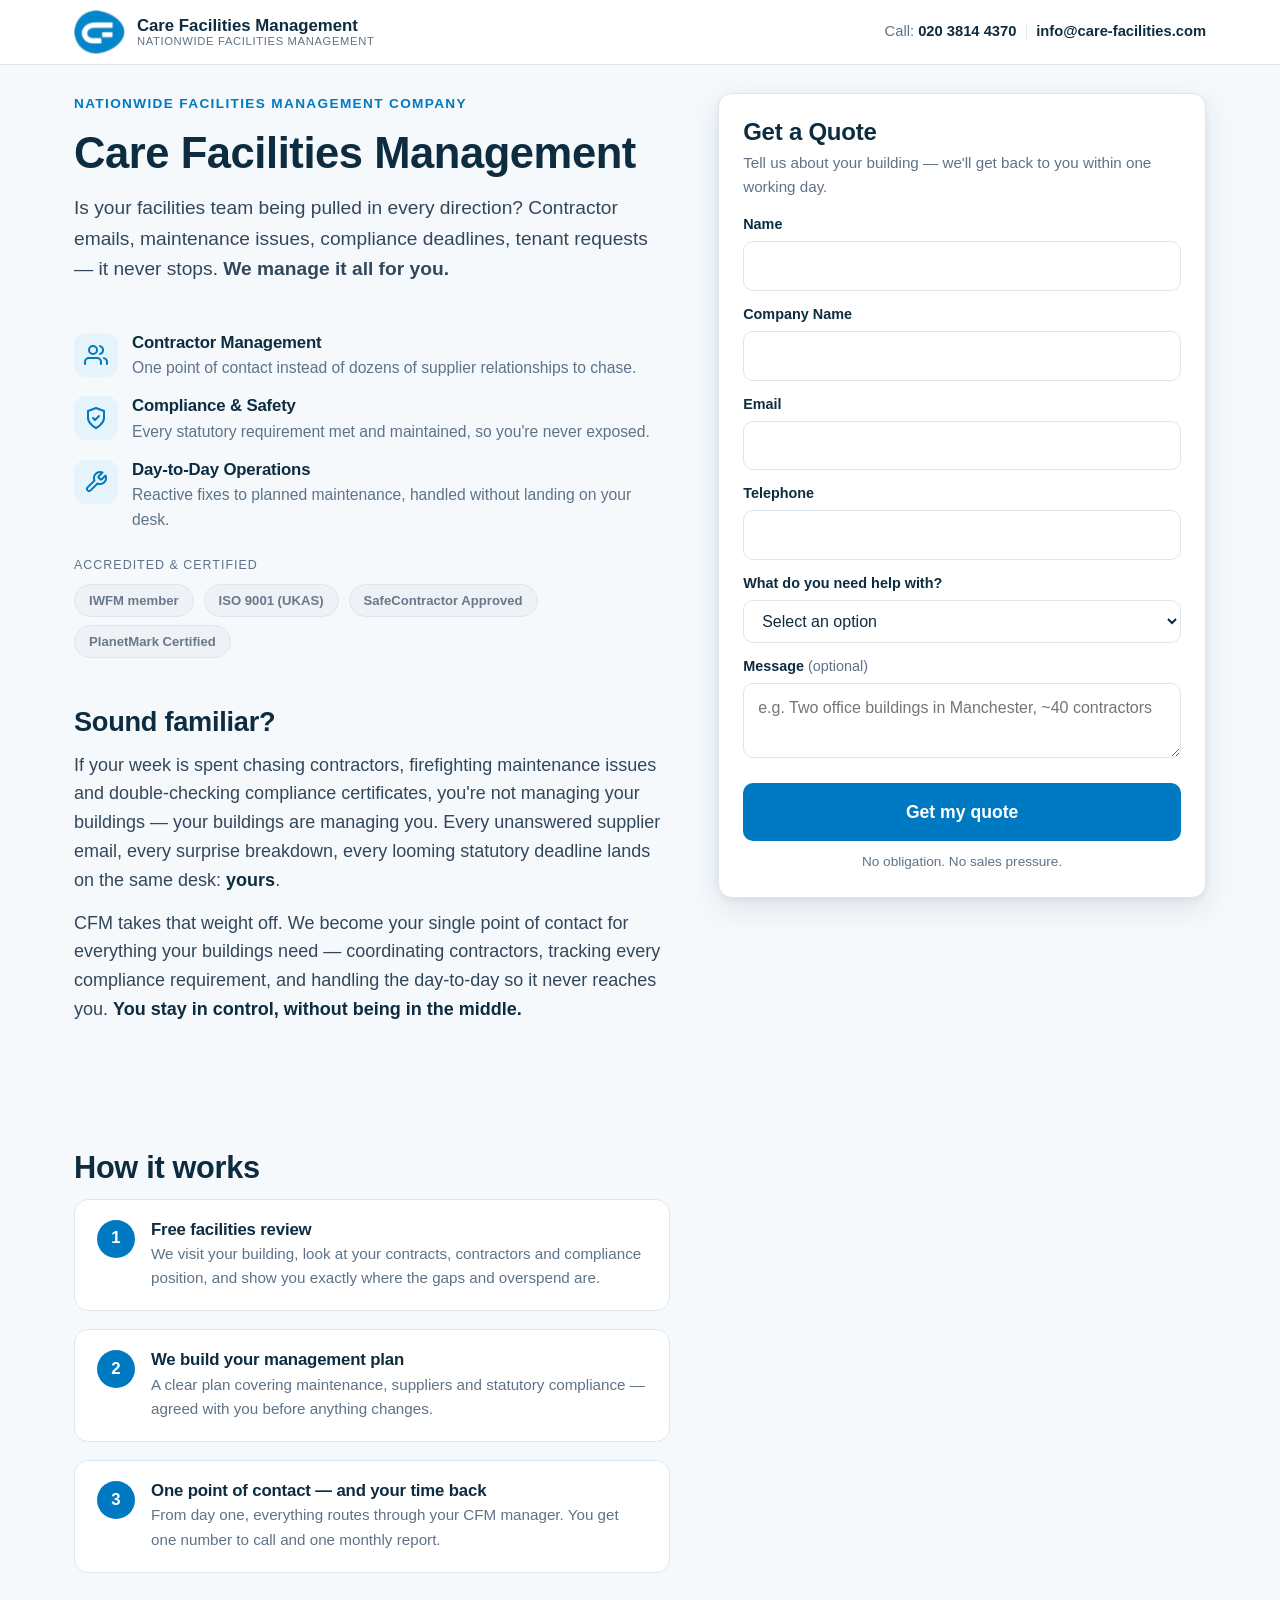
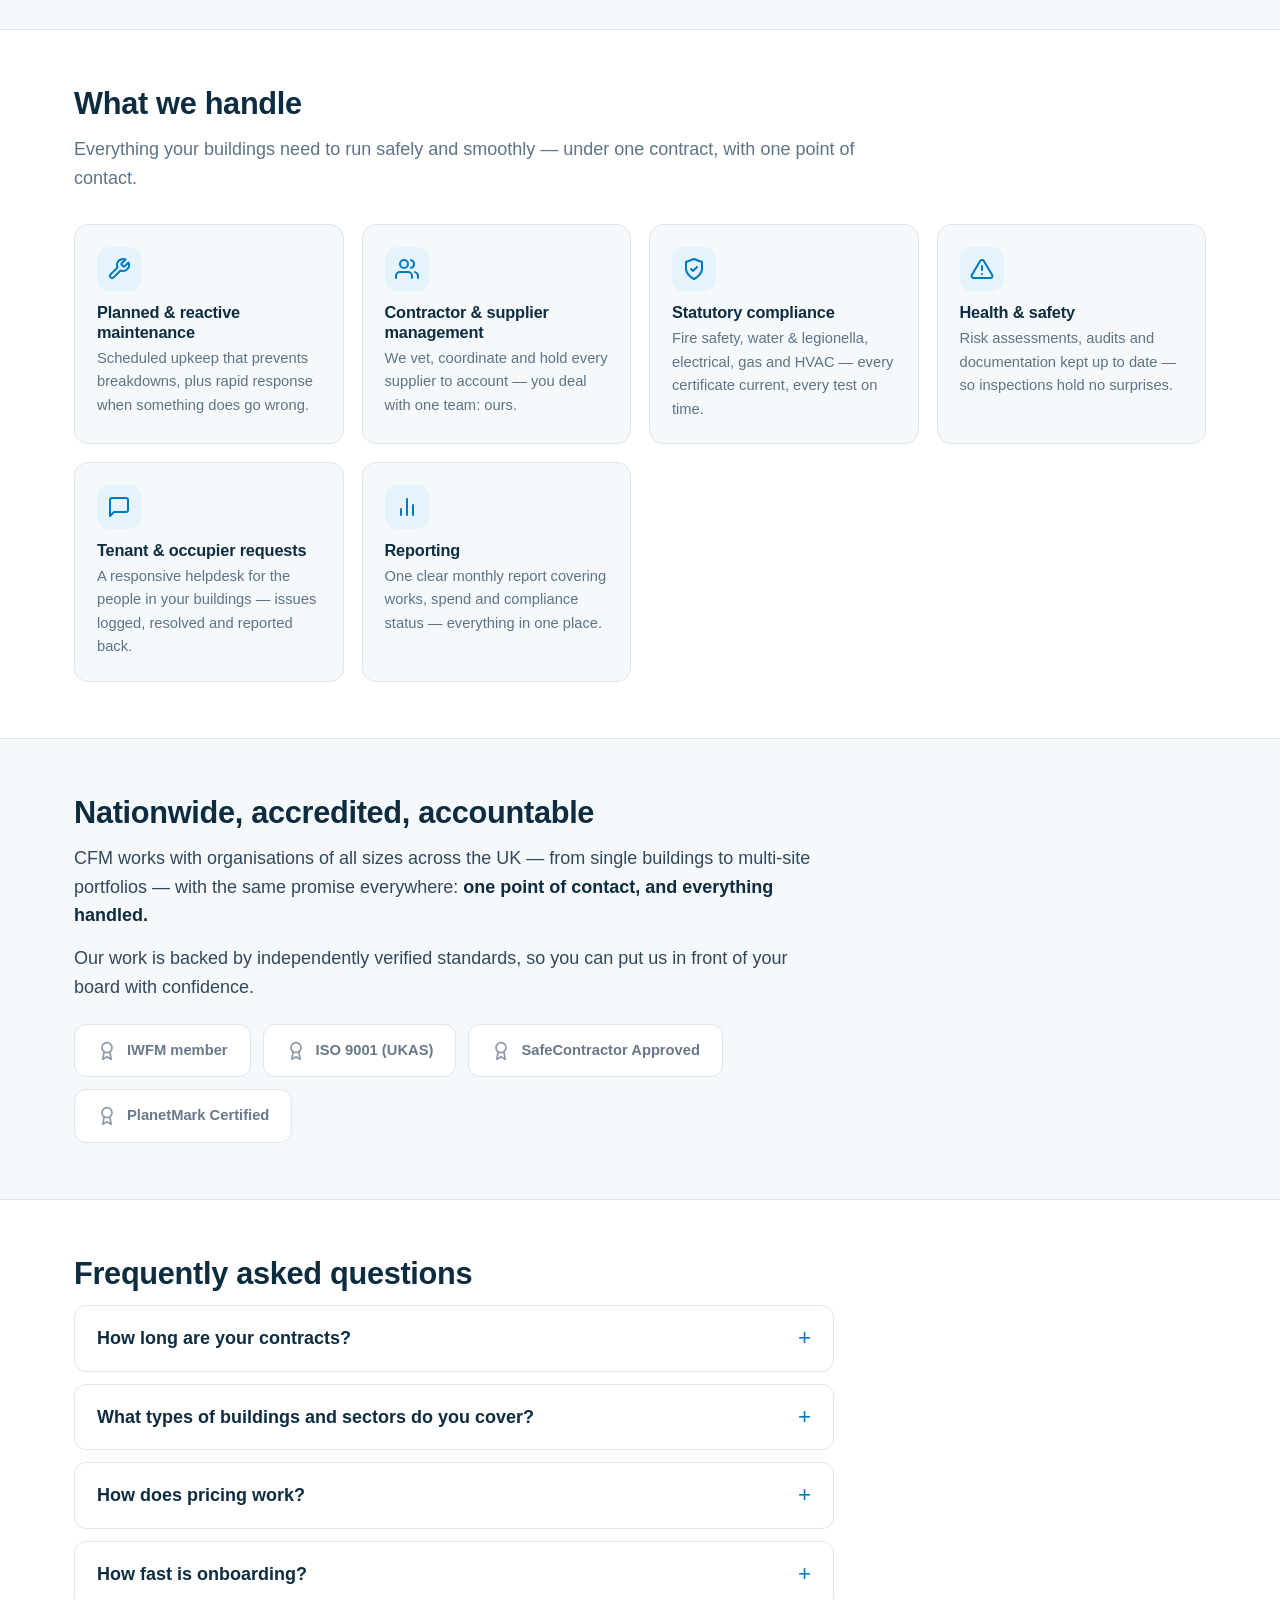
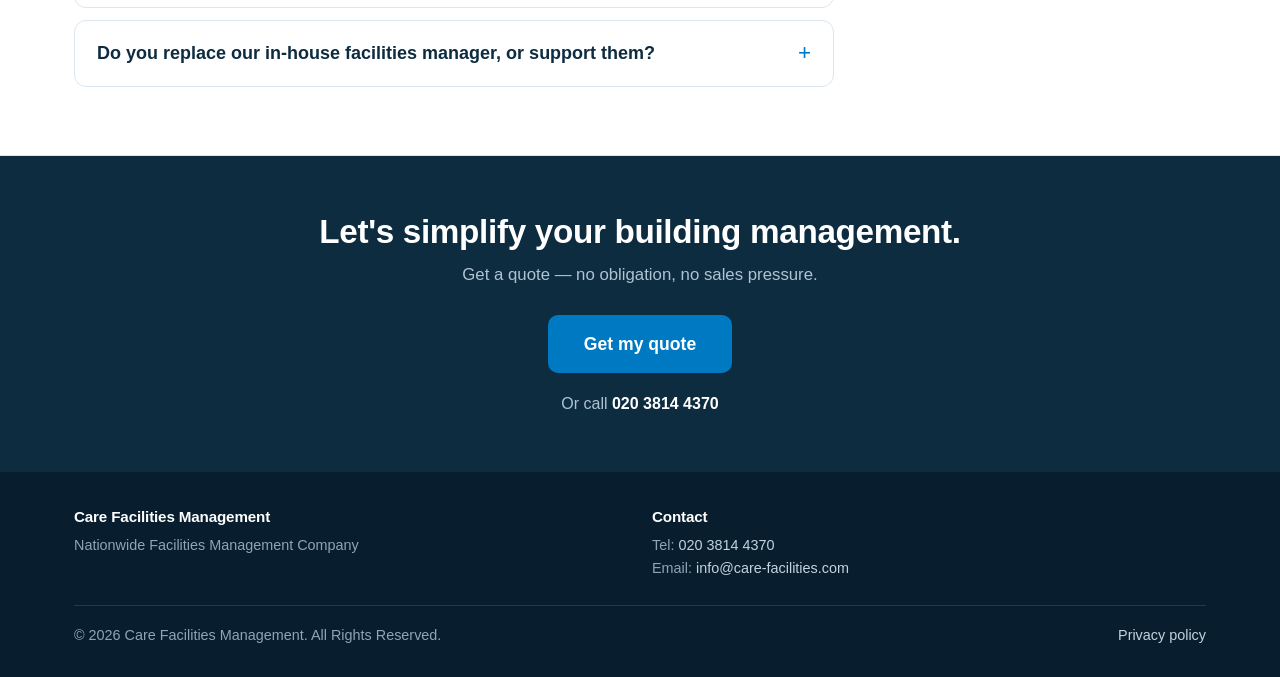
==== commit 17d476a1: "Remove office addresses from the footer Footer now shows company name, tagline, phone and email only" ====
--- a/index.html
+++ b/index.html
@@ -525,7 +525,7 @@
         </details>
         <details>
           <summary>What types of buildings and sectors do you cover?</summary>
-          <p>We work with organisations of all sizes across the UK — offices, commercial and mixed-use buildings, and multi-site portfolios. If you're not sure whether your building fits, ask in the form — the review is free either way.</p>
+          <p>We work with organisations of all sizes across the UK — offices, retail, industrial and business parks, shopping centres and warehouses, from single buildings to multi-site portfolios. If you're not sure whether your building fits, ask in the form — the review is free either way.</p>
         </details>
         <details>
           <summary>How does pricing work?</summary>
@@ -560,14 +560,6 @@
       <div>
         <h3>Care Facilities Management</h3>
         <p>Nationwide Facilities Management Company</p>
-      </div>
-      <div>
-        <h3>Head office</h3>
-        <p>Swaker Yard – Office 3,<br>2b Theobald St,<br>Borehamwood, WD6 4SE</p>
-      </div>
-      <div>
-        <h3>Birmingham office</h3>
-        <p>1 Victoria Square,<br>Birmingham, B1 1BD</p>
       </div>
       <div>
         <h3>Contact</h3>
